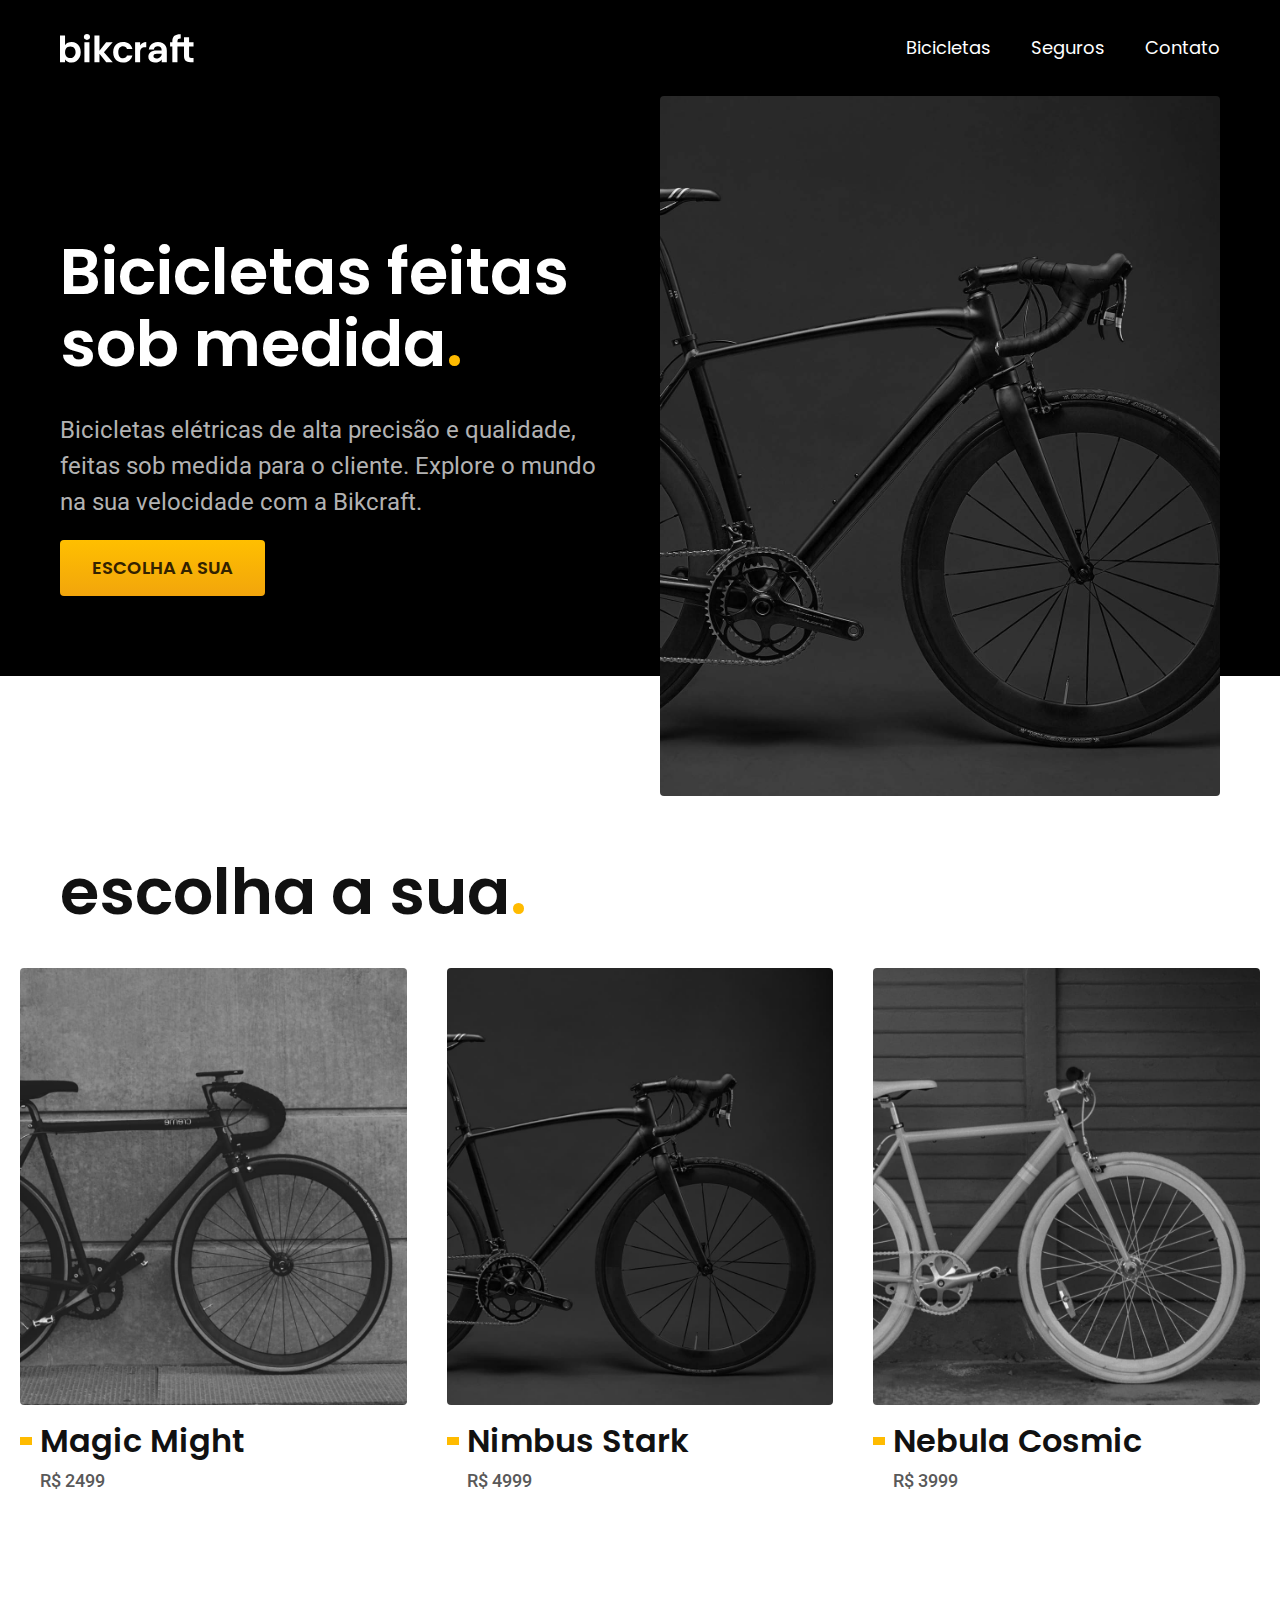
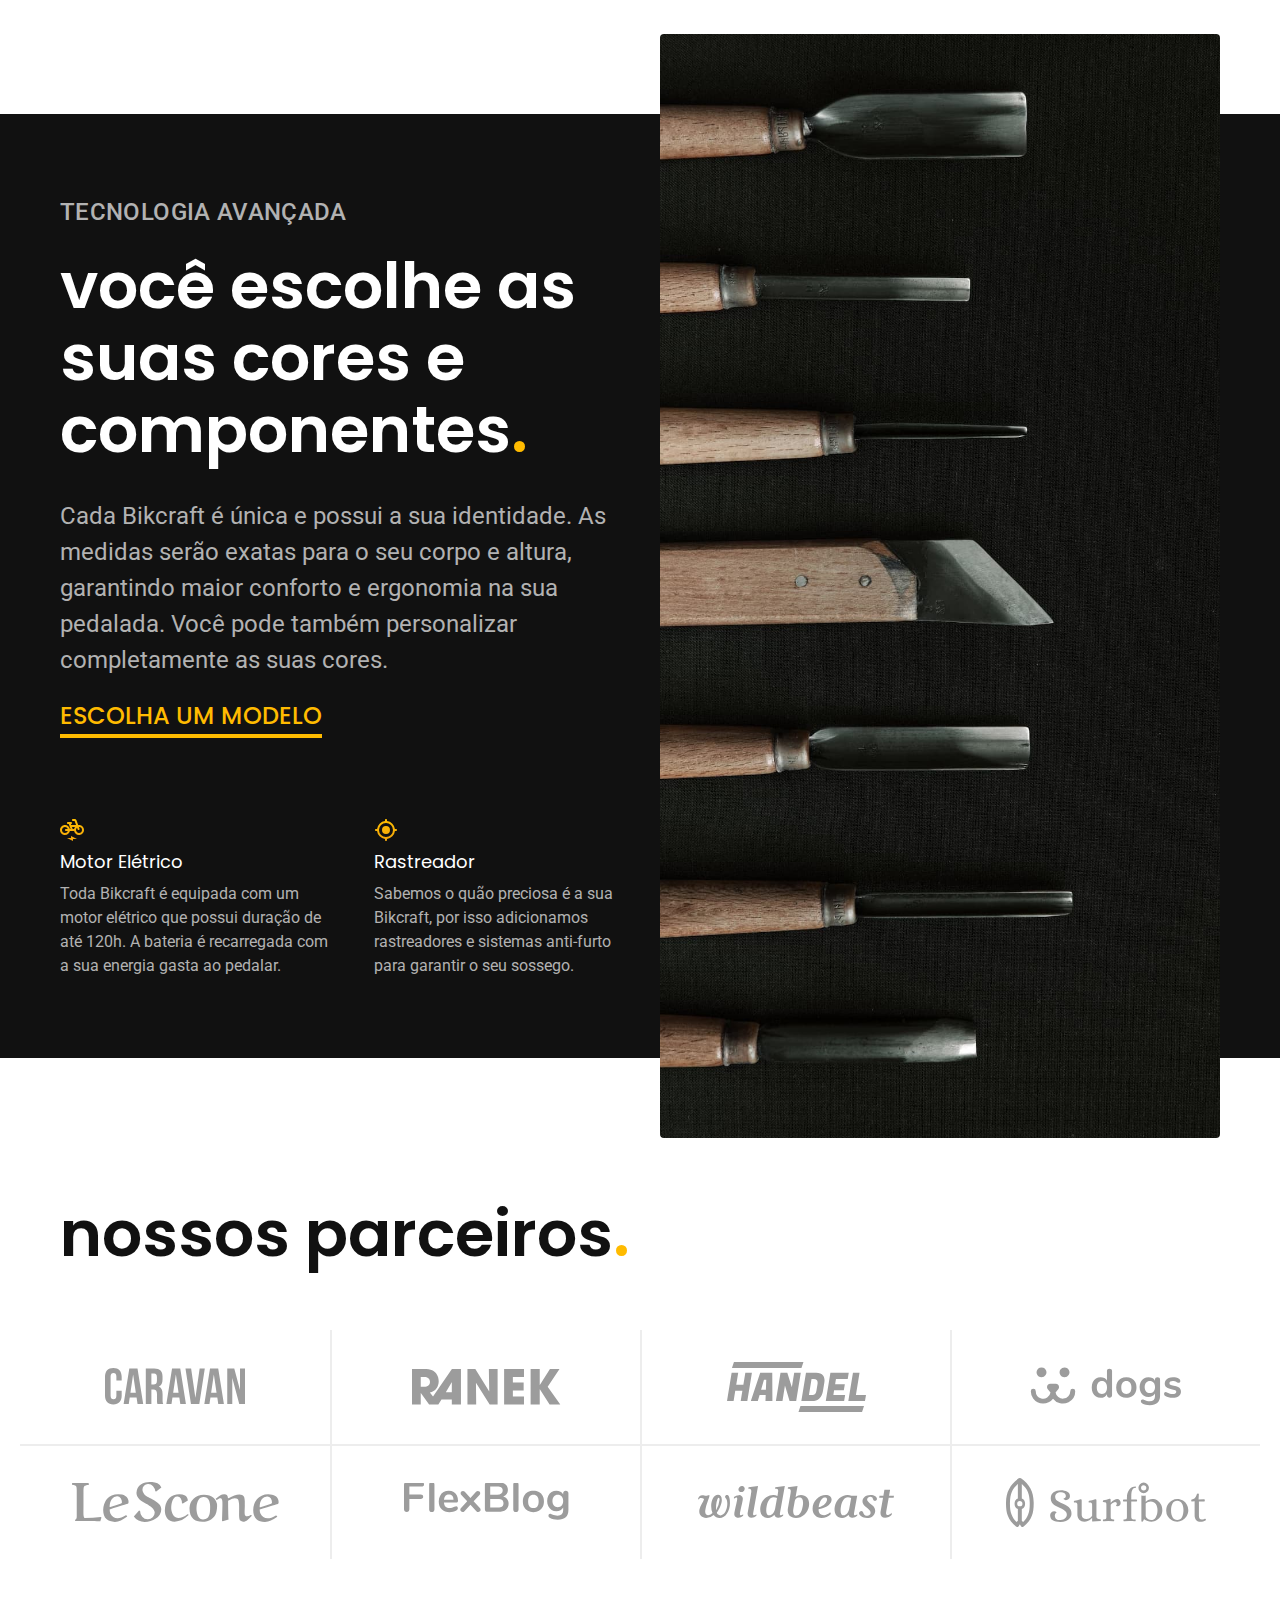
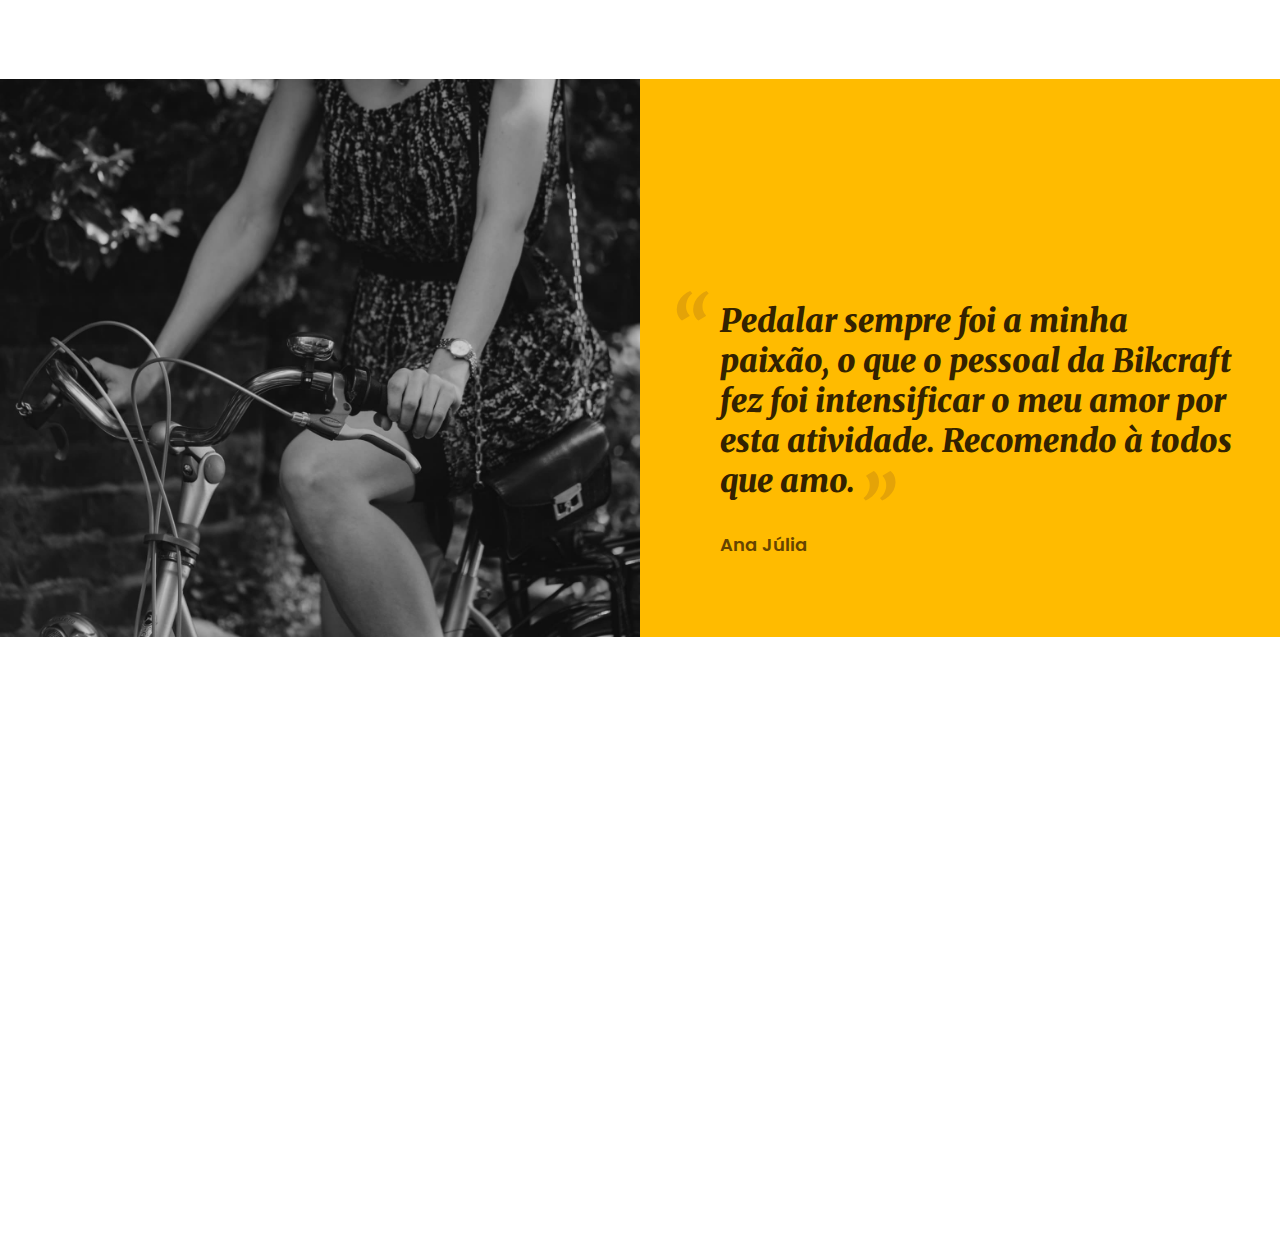
==== index.html @ 6cdc1bd4 "projeto final" ====
<!DOCTYPE html>
<html lang="pt-br">

<head>
  <meta charset="UTF-8">
  <meta name="viewport" content="width=device-width, initial-scale=1.0">
  <title>Bikcraft - Bicicletas Elétricas</title>
  <meta name="description" content="Bicicletas elétricas de alta precisão e qualidade,  feitas sob medida para o cliente. Explore o mundo na sua velocidade com a Bikcraft.">

  <link rel="stylesheet" href="./css/style.css">
  <link rel="preconnect" href="https://fonts.googleapis.com">
  <link rel="preconnect" href="https://fonts.gstatic.com" crossorigin>
  <link href="https://fonts.googleapis.com/css2?family=Merriweather:ital,wght@1,900&family=Poppins:wght@400;600&family=Roboto:wght@500&display=swap" rel="stylesheet">
</head>

<body>
  <header class="header-bg">
    <div class="header container">
      <a href="./">
        <img src="./img/bikcraft.svg" alt="Bikcraft">
      </a>
      <nav aria-label="primaria">
        <ul class="header-menu font-1-m cor-0">
          <li><a href="./bicicletas.html">Bicicletas</a></li>
          <li><a href="./seguros.html">Seguros</a></li>
          <li><a href="./contato.html">Contato</a></li>
        </ul>
      </nav>
    </div>
  </header>

  <main class="introducao-bg">
    <div class="introducao container">
      <div class="introducao-conteudo">
        <h1 class="font-1-xxl cor-0">Bicicletas feitas sob medida<span class="cor-p1">.</span></h1>
        <p class="font-2-l cor-5">Bicicletas elétricas de alta precisão e qualidade, feitas sob medida para o cliente. Explore o mundo na sua velocidade com a Bikcraft.</p>
        <a class="botao" href="./bicicletas.html">Escolha a sua</a>
      </div>
      <div>
        <img src="./img/fotos/introducao.jpg" alt="Bicicleta elétrica preta.">
      </div>
    </div>
  </main>

  <article class="bicicletas-lista">
    <h2 class="container font-1-xxl">escolha a sua<span class="cor-p1">.</span></h2>

    <ul>
      <li>
        <a href="./bicicletas/magic.html">
          <img src="./img/bicicletas/magic-home.jpg" alt="Bicicleta preta">
          <h3 class="font-1-xl">Magic Might</h3>
          <span class="font-2-m cor-8">R$ 2499</span>
        </a>
      </li>
      <li>
        <a href="./bicicletas/nimbus.html">
          <img src="./img/bicicletas/nimbus-home.jpg" alt="Bicicleta preta">
          <h3 class="font-1-xl">Nimbus Stark</h3>
          <span class="font-2-m cor-8">R$ 4999</span>
        </a>
      </li>
      <li>
        <a href="./bicicletas/nebula.html">
          <img src="./img/bicicletas/nebula-home.jpg" alt="Bicicleta preta">
          <h3 class="font-1-xl">Nebula Cosmic</h3>
          <span class="font-2-m cor-8">R$ 3999</span>
        </a>
      </li>
    </ul>
  </article>

  <article class="tecnologia-bg">
    <div class="tecnologia container">
      <div class="tecnologia-conteudo">
        <span class="font-2-l-b cor-5">Tecnologia Avançada</span>
        <h2 class="font-1-xxl cor-0">você escolhe as suas cores e componentes<span class="cor-p1">.</span></h2>
        <p class="font-2-l cor-5">Cada Bikcraft é única e possui a sua identidade. As medidas serão exatas para o seu corpo e altura, garantindo maior conforto e ergonomia na sua pedalada. Você pode também personalizar completamente as suas cores.</p>
        <a class="link" href="./bicicletas.html">Escolha um modelo</a>
        <div class="tecnologia-vantagens">
          <div>
            <img src="./img/icones/eletrica.svg" alt="">
            <h3 class="font-1-m cor-0">Motor Elétrico</h3>
            <p class="font-2-s cor-5">Toda Bikcraft é equipada com um motor elétrico que possui duração de até 120h. A bateria é recarregada com a sua energia gasta ao pedalar.</p>
          </div>
          <div>
            <img src="./img/icones/rastreador.svg" alt="">
            <h3 class="font-1-m cor-0">Rastreador</h3>
            <p class="font-2-s cor-5">Sabemos o quão preciosa é a sua Bikcraft, por isso adicionamos rastreadores e sistemas anti-furto para garantir o seu sossego.</p>
          </div>
        </div>
      </div>

      <div class="tecnologia-imagem">
        <img src="./img/fotos/tecnologia.jpg" alt="">
      </div>
    </div>

  </article>

  <section class="parceiros" aria-label="Nossos Parceiros">
    <h2 class="container font-1-xxl">nossos parceiros<span class="cor-p1">.</span></h2>

    <ul>
      <li><img src="./img/parceiros/caravan.svg" alt="caravan"></li>
      <li><img src="./img/parceiros/ranek.svg" alt="ranek"></li>
      <li><img src="./img/parceiros/handel.svg" alt="handel"></li>
      <li><img src="./img/parceiros/dogs.svg" alt="dogs"></li>
      <li><img src="./img/parceiros/lescone.svg" alt="lescone"></li>
      <li><img src="./img/parceiros/flexblog.svg" alt="flexBlog"></li>
      <li><img src="./img/parceiros/wildbeast.svg" alt="wildbeast"></li>
      <li><img src="./img/parceiros/surfbot.svg" alt="surfbot"></li>
    </ul>
  </section>

  <section class="depoimento" aria-label="Depoimento">
    <div>
      <img src="./img/fotos/depoimento.jpg" alt="Pessoa pedalando uma bicicleta Bikcraft">
    </div>
    <div class="depoimento-conteudo">
      <blockquote class="font-1-xl cor-p5">
        <p>Pedalar sempre foi a minha paixão, o que o pessoal da Bikcraft fez foi intensificar o meu amor por esta atividade. Recomendo à todos que amo.</p>
      </blockquote>
      <span class="font-1-m-b cor-p4">Ana Júlia</span>
    </div>
  </section>
</body>

</html>
---- css/style.css ----
@import "./global/global.css";
@import "./utilidades/tipografia.css";
@import "./utilidades/cores.css";

@import "./global/header.css";

/* Utilidades */
@import "./utilidades/componentes.css";

/* Home */
@import "./home/introducao.css";
@import "./home/tecnologia.css";
@import "./home/parceiros.css";
@import "./home/depoimento.css";

/* Bicicletas */
@import "./bicicletas/bicicletas-lista.css";
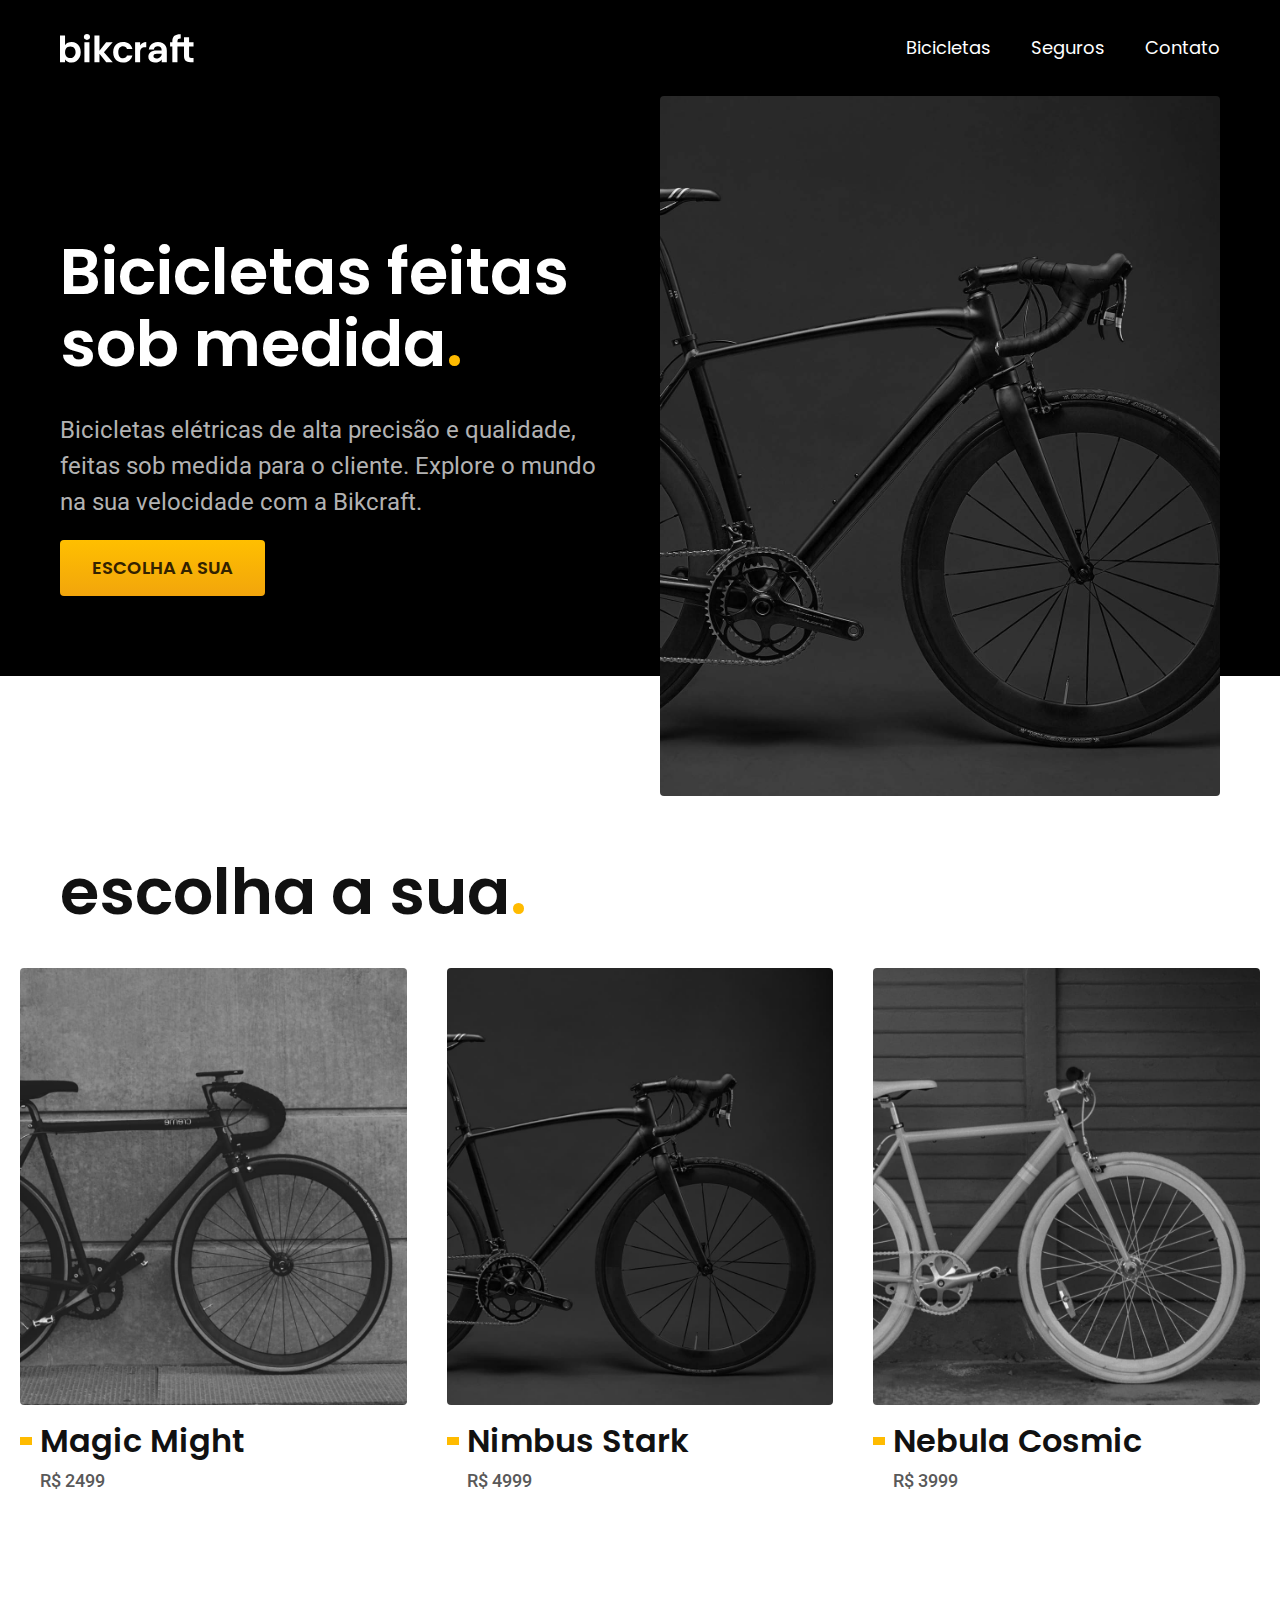
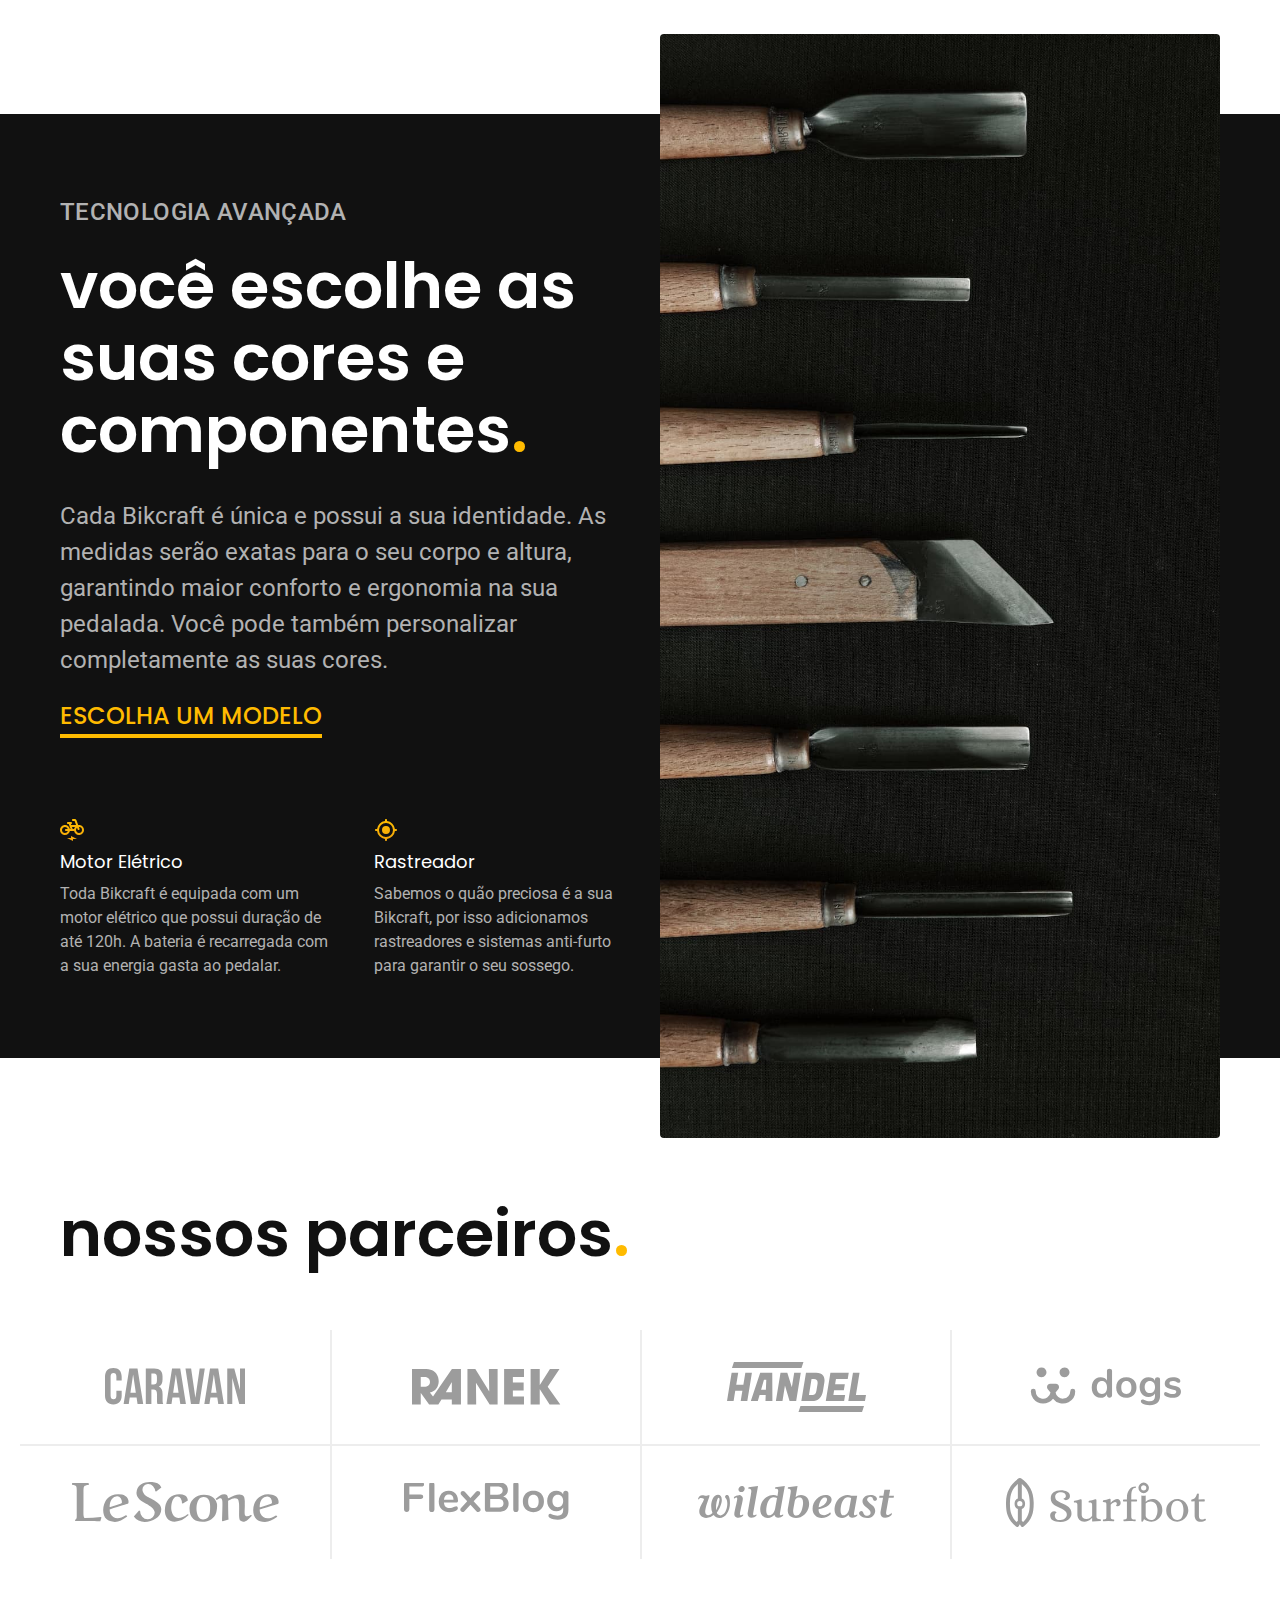
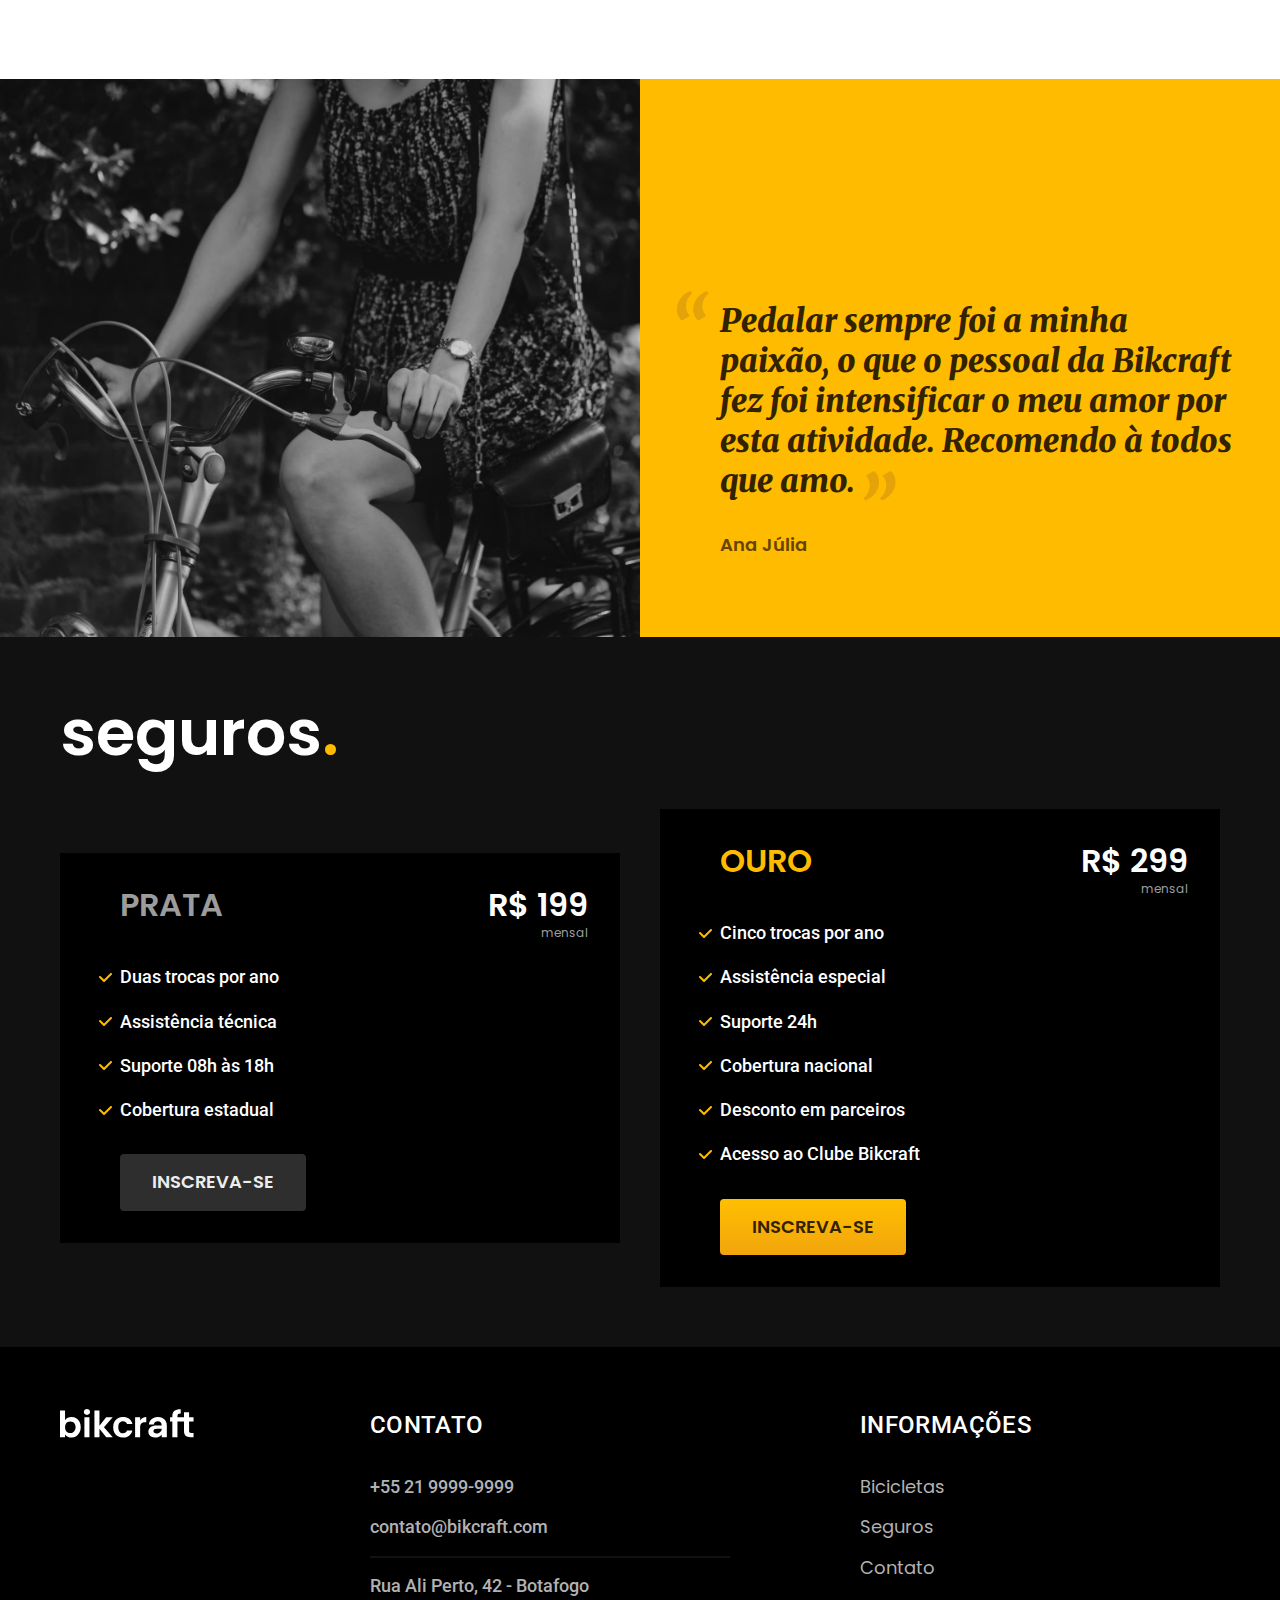
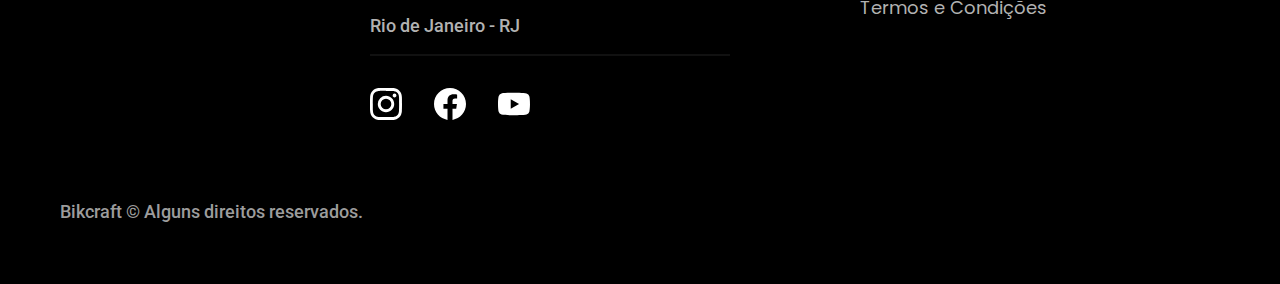
==== commit 32b8ac36: "finalização da pagina inicial e adicao de paginas de termos e bicicletas" ====
--- a/index.html
+++ b/index.html
@@ -124,6 +124,75 @@
       <span class="font-1-m-b cor-p4">Ana Júlia</span>
     </div>
   </section>
+
+  <article class="seguros-bg">
+    <div class="seguros container">
+      <h2 class="font-1-xxl cor-0">seguros<span class="cor-p1">.</span></h2>
+      <div class="seguros-item">
+        <h3 class="font-1-xl cor-6">PRATA</h3>
+        <span class="font-1-xl cor-0">R$ 199 <span class="font-1-xs cor-6">mensal</span></span>
+        <ul class="font-2-m cor-0">
+          <li>Duas trocas por ano</li>
+          <li>Assistência técnica</li>
+          <li>Suporte 08h às 18h</li>
+          <li>Cobertura estadual</li>
+        </ul>
+        <a class="botao secundario" href="./orcamento.html">Inscreva-se</a>
+      </div>
+
+      <div class="seguros-item">
+        <h3 class="font-1-xl cor-p1">OURO </h3>
+        <span class="font-1-xl cor-0">R$ 299 <span class="font-1-xs cor-6">mensal</span></span>
+        <ul class="font-2-m cor-0">
+          <li>Cinco trocas por ano</li>
+          <li>Assistência especial</li>
+          <li>Suporte 24h</li>
+          <li>Cobertura nacional</li>
+          <li>Desconto em parceiros</li>
+          <li>Acesso ao Clube Bikcraft</li>
+        </ul>
+        <a class="botao" href="./orcamento.html">Inscreva-se</a>
+      </div>
+    </div>
+  </article>
+
+  <footer class="footer-bg">
+    <div class="footer container">
+      <img src="./img/bikcraft.svg" alt="Bikcraft">
+      <div class="footer-contato">
+        <h3 class="font-2-l-b cor-0">Contato</h3>
+        <ul class="font-2-m cor-5">
+          <li><a href="tel:+552199999999">+55 21 9999-9999</a></li>
+          <li><a href="mailto:contato@bikcraft.com">contato@bikcraft.com</a></li>
+          <li>Rua Ali Perto, 42 - Botafogo</li>
+          <li>Rio de Janeiro - RJ</li>
+        </ul>
+        <div class="footer-redes">
+          <a href="./">
+            <img src="./img/redes/instagram.svg" alt="Instagram">
+          </a>
+          <a href="./">
+            <img src="./img/redes/facebook.svg" alt="Facebook">
+          </a>
+          <a href="./">
+            <img src="./img/redes/youtube.svg" alt="Youtube">
+          </a>
+        </div>
+      </div>
+      <div class="footer-informacoes">
+        <h3 class="font-2-l-b cor-0">Informações</h3>
+        <nav>
+          <ul class="font-1-m cor-5">
+            <li><a href="./bicicletas.html">Bicicletas</a></li>
+            <li><a href="./seguros.html">Seguros</a></li>
+            <li><a href="./contato.html">Contato</a></li>
+            <li><a href="./termos.html">Termos e Condições</a></li>
+          </ul>
+        </nav>
+      </div>
+      <p class="footer-copy font-2-m cor-6">Bikcraft © Alguns direitos reservados.</p>
+    </div>
+  </footer>
 </body>
 
 </html>--- a/css/style.css
+++ b/css/style.css
@@ -3,6 +3,7 @@
 @import "./utilidades/cores.css";
 
 @import "./global/header.css";
+@import "./global/footer.css";
 
 /* Utilidades */
 @import "./utilidades/componentes.css";
@@ -15,3 +16,10 @@
 
 /* Bicicletas */
 @import "./bicicletas/bicicletas-lista.css";
+@import "./bicicletas/bicicletas.css";
+
+/* Seguros */
+@import "./seguros/seguros.css";
+
+/* Termos */
+@import "./termos/termos.css";
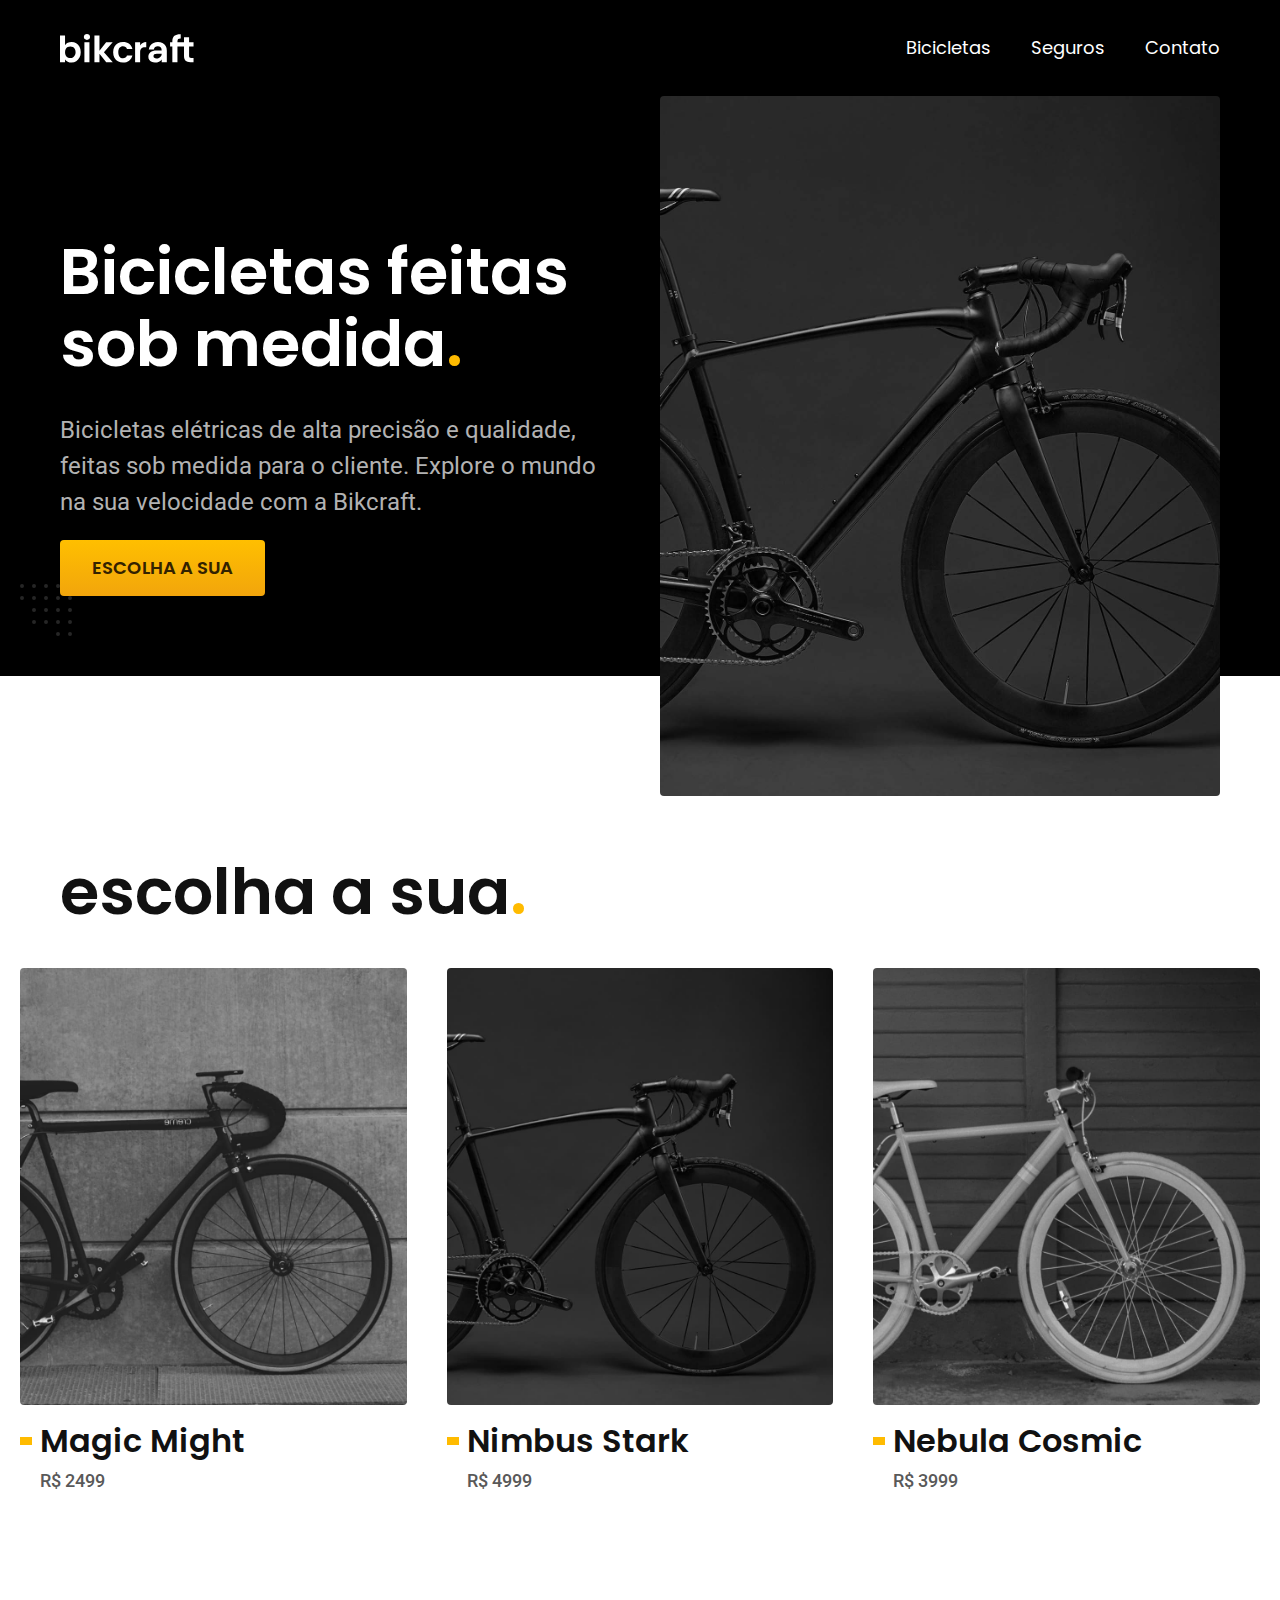
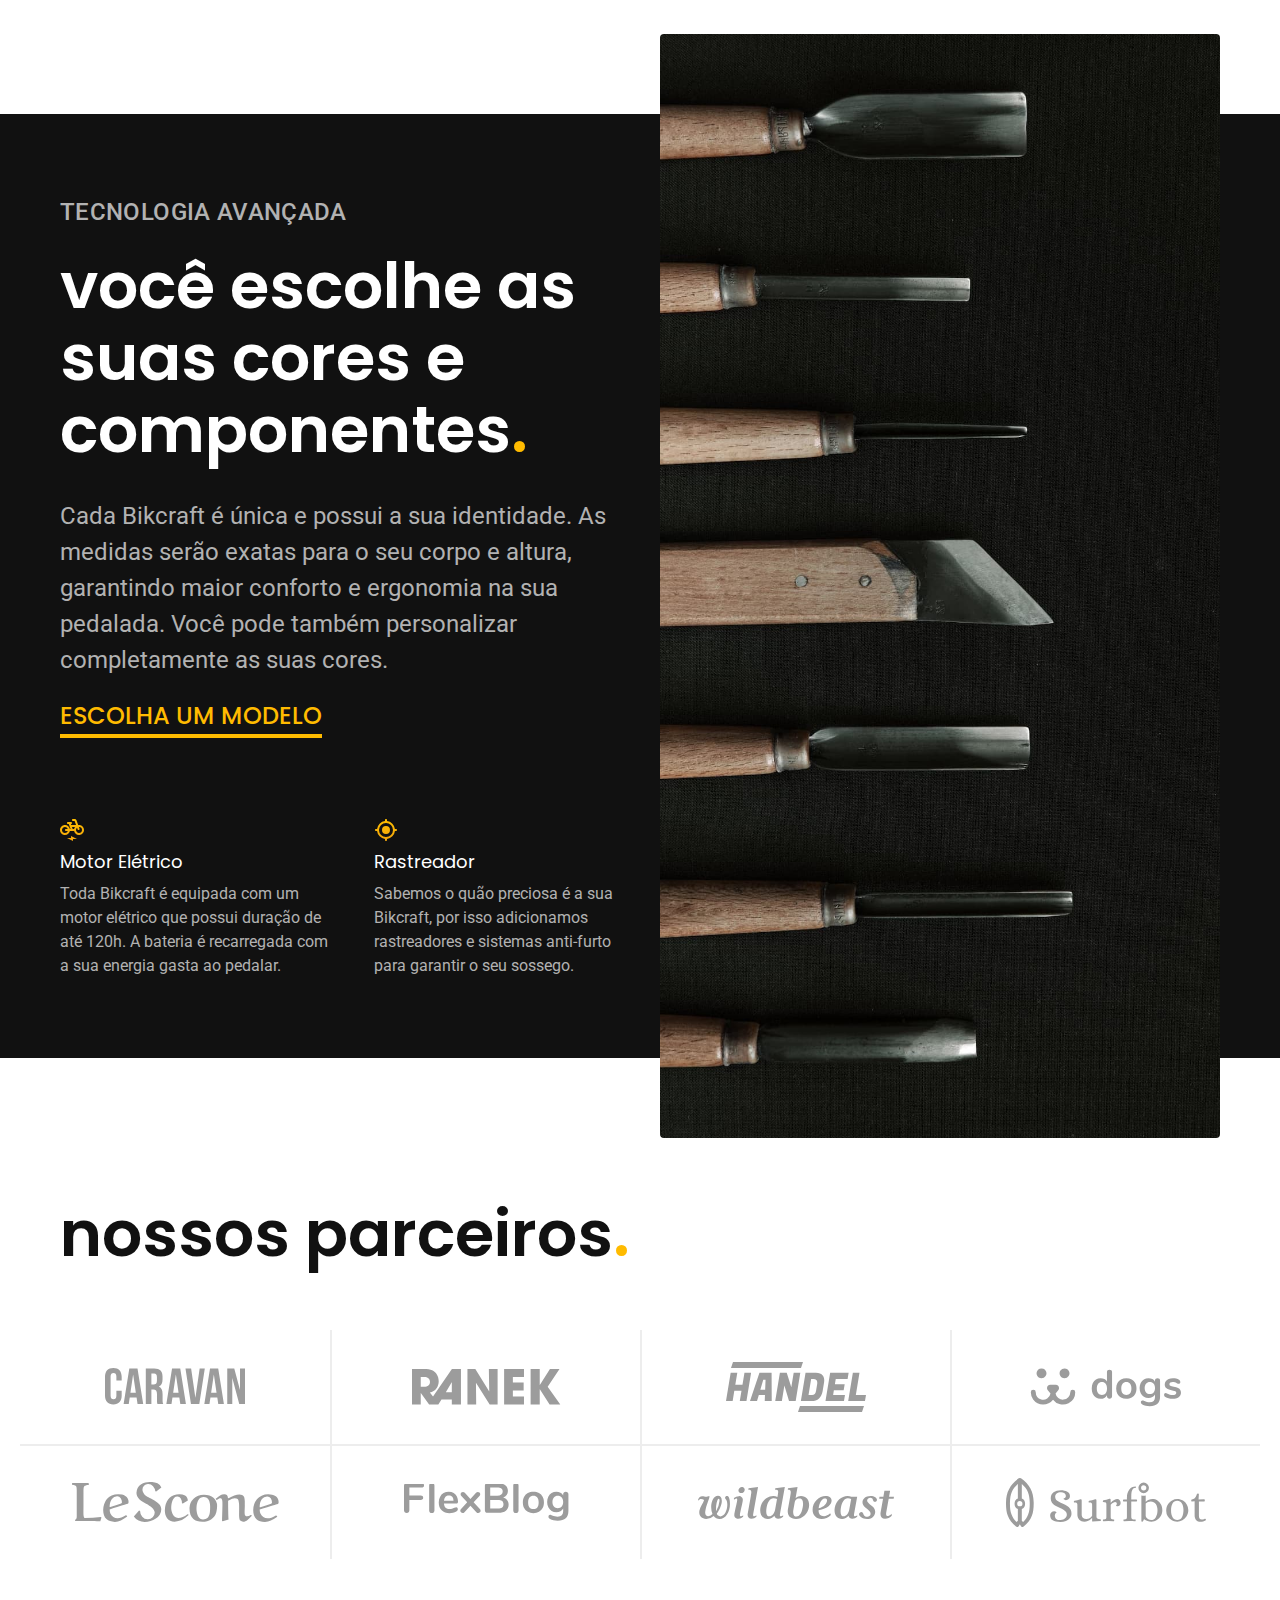
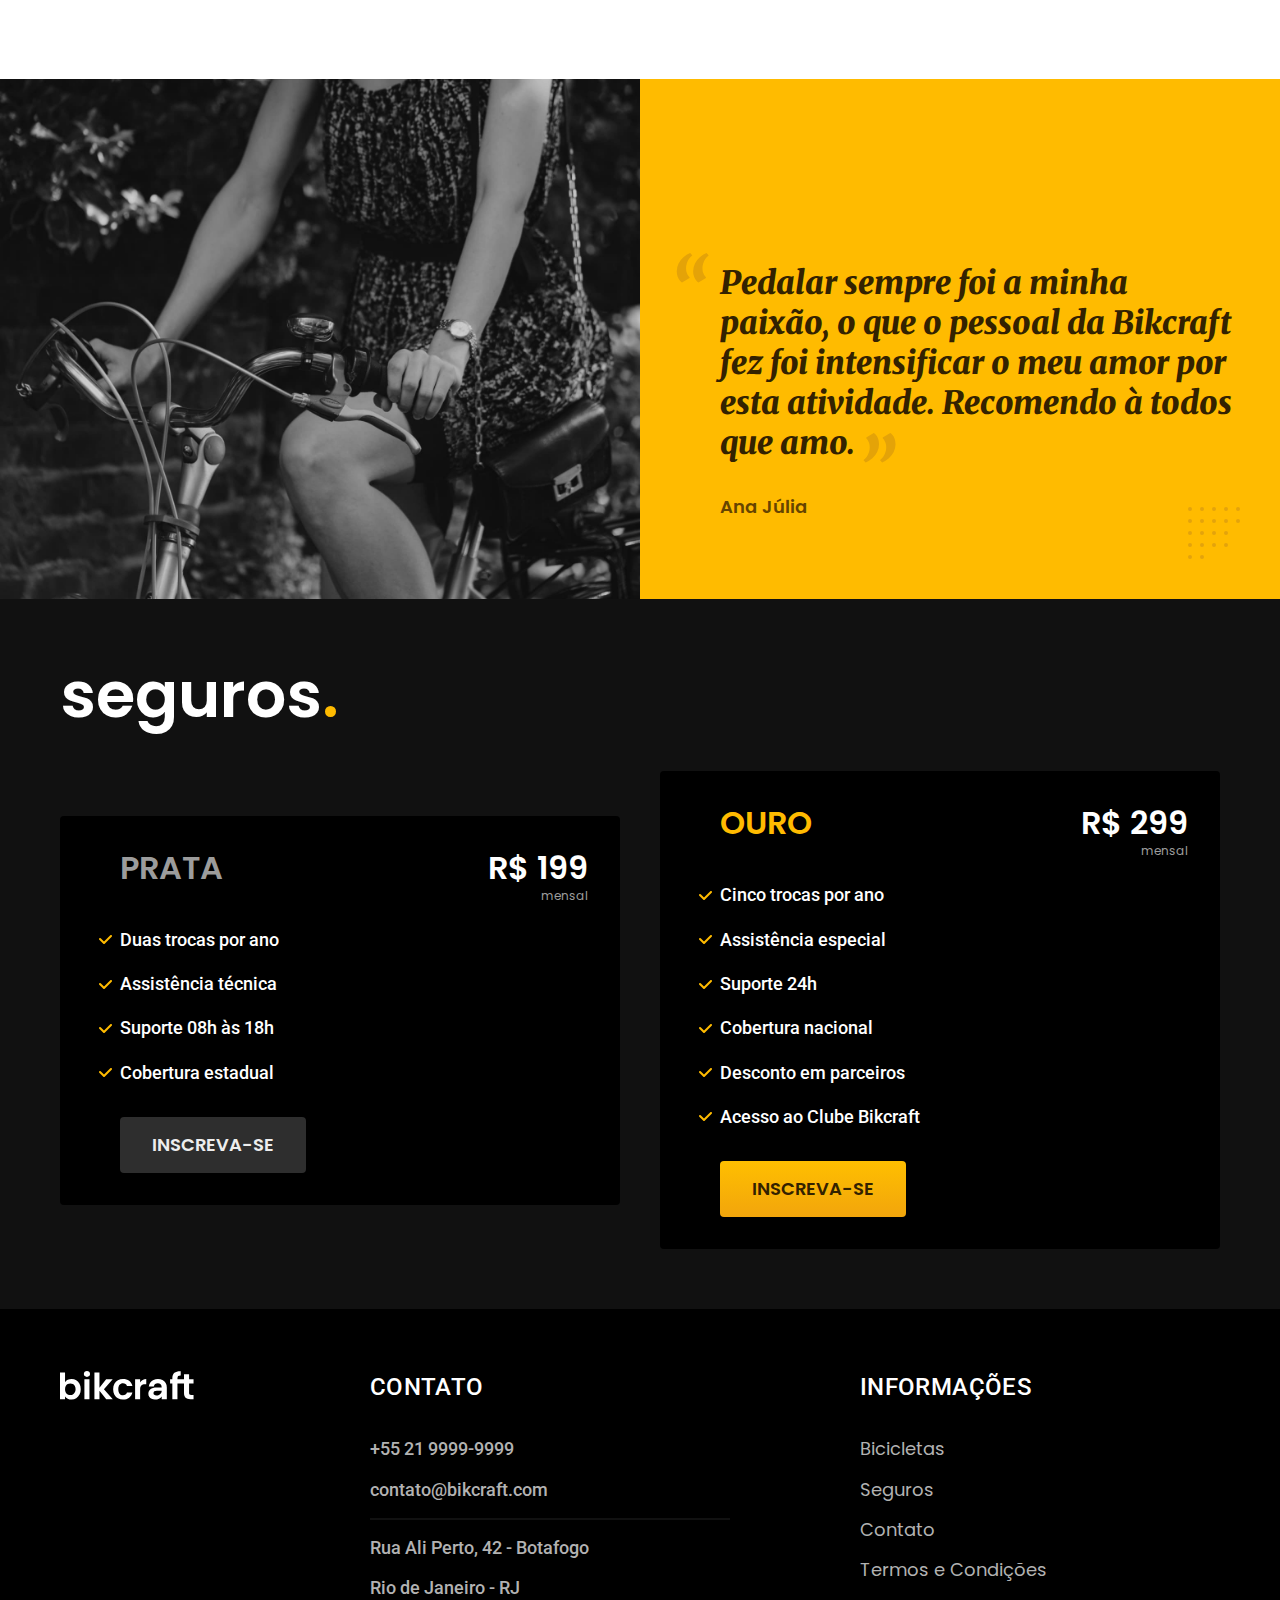
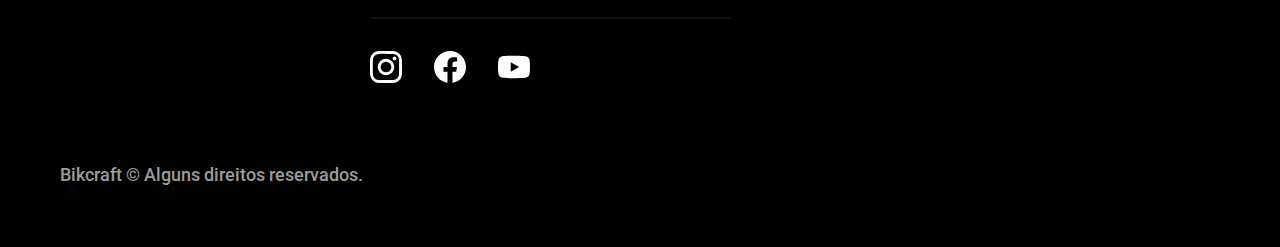
==== commit 11dff525: "subida do projeto e otimizacao para producao" ====
--- a/index.html
+++ b/index.html
@@ -7,17 +7,20 @@
   <title>Bikcraft - Bicicletas Elétricas</title>
   <meta name="description" content="Bicicletas elétricas de alta precisão e qualidade,  feitas sob medida para o cliente. Explore o mundo na sua velocidade com a Bikcraft.">
 
-  <link rel="stylesheet" href="./css/style.css">
+  <link rel="icon" href="./favicon.svg" type="image/svg+xml">
+  <link rel="preload" href="./css/style.min.css" as="style">
+  <link rel="stylesheet" href="./css/style.min.css">
   <link rel="preconnect" href="https://fonts.googleapis.com">
   <link rel="preconnect" href="https://fonts.gstatic.com" crossorigin>
   <link href="https://fonts.googleapis.com/css2?family=Merriweather:ital,wght@1,900&family=Poppins:wght@400;600&family=Roboto:wght@500&display=swap" rel="stylesheet">
+  <script>document.documentElement.classList.add('js')</script>
 </head>
 
 <body>
   <header class="header-bg">
     <div class="header container">
       <a href="./">
-        <img src="./img/bikcraft.svg" alt="Bikcraft">
+        <img src="./img/bikcraft.svg" width="136" height32="Bikcraft">
       </a>
       <nav aria-label="primaria">
         <ul class="header-menu font-1-m cor-0">
@@ -32,13 +35,14 @@
   <main class="introducao-bg">
     <div class="introducao container">
       <div class="introducao-conteudo">
-        <h1 class="font-1-xxl cor-0">Bicicletas feitas sob medida<span class="cor-p1">.</span></h1>
-        <p class="font-2-l cor-5">Bicicletas elétricas de alta precisão e qualidade, feitas sob medida para o cliente. Explore o mundo na sua velocidade com a Bikcraft.</p>
-        <a class="botao" href="./bicicletas.html">Escolha a sua</a>
-      </div>
-      <div>
-        <img src="./img/fotos/introducao.jpg" alt="Bicicleta elétrica preta.">
-      </div>
+        <h1 class="font-1-xxl cor-0 fadeInDown" data-anime="200">Bicicletas feitas sob medida<span class="cor-p1">.</span></h1>
+        <p class="font-2-l cor-5 fadeInDown" data-anime="400">Bicicletas elétricas de alta precisão e qualidade, feitas sob medida para o cliente. Explore o mundo na sua velocidade com a Bikcraft.</p>
+        <a class="botao" data-anime="600" href="./bicicletas.html">Escolha a sua</a>
+      </div>
+      <picture data-anime="800" class="fadeInDown">
+        <source media="(max-width: 800px)" srcset="./img/bicicletas/nimbus.jpg">
+        <img src="./img/fotos/introducao.jpg" width="1280" height="1600" alt="Bicicleta elétrica preta.">
+      </picture>
     </div>
   </main>
 
@@ -48,14 +52,14 @@
     <ul>
       <li>
         <a href="./bicicletas/magic.html">
-          <img src="./img/bicicletas/magic-home.jpg" alt="Bicicleta preta">
+          <img src="./img/bicicletas/magic-home.jpg" alt="Bicicleta preta" width="920" height="1040">
           <h3 class="font-1-xl">Magic Might</h3>
           <span class="font-2-m cor-8">R$ 2499</span>
         </a>
       </li>
       <li>
         <a href="./bicicletas/nimbus.html">
-          <img src="./img/bicicletas/nimbus-home.jpg" alt="Bicicleta preta">
+          <img src="./img/bicicletas/nimbus-home.jpg" alt="Bicicleta preta" width="920" height="1040">
           <h3 class="font-1-xl">Nimbus Stark</h3>
           <span class="font-2-m cor-8">R$ 4999</span>
         </a>
@@ -79,12 +83,12 @@
         <a class="link" href="./bicicletas.html">Escolha um modelo</a>
         <div class="tecnologia-vantagens">
           <div>
-            <img src="./img/icones/eletrica.svg" alt="">
+            <img src="./img/icones/eletrica.svg" width="24" height="24" alt="">
             <h3 class="font-1-m cor-0">Motor Elétrico</h3>
             <p class="font-2-s cor-5">Toda Bikcraft é equipada com um motor elétrico que possui duração de até 120h. A bateria é recarregada com a sua energia gasta ao pedalar.</p>
           </div>
           <div>
-            <img src="./img/icones/rastreador.svg" alt="">
+            <img src="./img/icones/rastreador.svg" width="24" height="24" alt="">
             <h3 class="font-1-m cor-0">Rastreador</h3>
             <p class="font-2-s cor-5">Sabemos o quão preciosa é a sua Bikcraft, por isso adicionamos rastreadores e sistemas anti-furto para garantir o seu sossego.</p>
           </div>
@@ -92,7 +96,7 @@
       </div>
 
       <div class="tecnologia-imagem">
-        <img src="./img/fotos/tecnologia.jpg" alt="">
+        <img src="./img/fotos/tecnologia.jpg" width="1200" height="1920" alt="">
       </div>
     </div>
 
@@ -102,20 +106,20 @@
     <h2 class="container font-1-xxl">nossos parceiros<span class="cor-p1">.</span></h2>
 
     <ul>
-      <li><img src="./img/parceiros/caravan.svg" alt="caravan"></li>
-      <li><img src="./img/parceiros/ranek.svg" alt="ranek"></li>
-      <li><img src="./img/parceiros/handel.svg" alt="handel"></li>
-      <li><img src="./img/parceiros/dogs.svg" alt="dogs"></li>
-      <li><img src="./img/parceiros/lescone.svg" alt="lescone"></li>
-      <li><img src="./img/parceiros/flexblog.svg" alt="flexBlog"></li>
-      <li><img src="./img/parceiros/wildbeast.svg" alt="wildbeast"></li>
-      <li><img src="./img/parceiros/surfbot.svg" alt="surfbot"></li>
+      <li><img src="./img/parceiros/caravan.svg" width="140" height="38" alt="caravan"></li>
+      <li><img src="./img/parceiros/ranek.svg" width="149" height="36" alt="ranek"></li>
+      <li><img src="./img/parceiros/handel.svg" width="140" height="50" alt="handel"></li>
+      <li><img src="./img/parceiros/dogs.svg" width="152" height="39" alt="dogs"></li>
+      <li><img src="./img/parceiros/lescone.svg" width="208" height="41" alt="lescone"></li>
+      <li><img src="./img/parceiros/flexblog.svg" width="165" height="38" alt="flexBlog"></li>
+      <li><img src="./img/parceiros/wildbeast.svg" width="196" height="34" alt="wildbeast"></li>
+      <li><img src="./img/parceiros/surfbot.svg" width="200" height="49" alt="surfbot"></li>
     </ul>
   </section>
 
   <section class="depoimento" aria-label="Depoimento">
     <div>
-      <img src="./img/fotos/depoimento.jpg" alt="Pessoa pedalando uma bicicleta Bikcraft">
+      <img src="./img/fotos/depoimento.jpg" width="1560" height="1360" alt="Pessoa pedalando uma bicicleta Bikcraft">
     </div>
     <div class="depoimento-conteudo">
       <blockquote class="font-1-xl cor-p5">
@@ -158,7 +162,7 @@
 
   <footer class="footer-bg">
     <div class="footer container">
-      <img src="./img/bikcraft.svg" alt="Bikcraft">
+      <img src="./img/bikcraft.svg" width="136" height="32" alt="Bikcraft">
       <div class="footer-contato">
         <h3 class="font-2-l-b cor-0">Contato</h3>
         <ul class="font-2-m cor-5">
@@ -169,13 +173,13 @@
         </ul>
         <div class="footer-redes">
           <a href="./">
-            <img src="./img/redes/instagram.svg" alt="Instagram">
+            <img src="./img/redes/instagram.svg" width="32" height="32" alt="Instagram">
           </a>
           <a href="./">
-            <img src="./img/redes/facebook.svg" alt="Facebook">
+            <img src="./img/redes/facebook.svg" width="32" height="32" alt="Facebook">
           </a>
           <a href="./">
-            <img src="./img/redes/youtube.svg" alt="Youtube">
+            <img src="./img/redes/youtube.svg" width="32" height="32" alt="Youtube">
           </a>
         </div>
       </div>
@@ -193,6 +197,9 @@
       <p class="footer-copy font-2-m cor-6">Bikcraft © Alguns direitos reservados.</p>
     </div>
   </footer>
+
+  <script src="./js/plugins/simple-anime.js"></script>
+  <script src="./js/script.js"></script>
 </body>
 
 </html>--- a/css/style.min.css
+++ b/css/style.min.css
@@ -0,0 +1 @@
+body{margin:0;font-family:Arial,Helvetica,sans-serif;color:#111}blockquote,dd,h1,h2,h3,h4,p,ul{margin:0}ul{padding:0;list-style:none}a{text-decoration:none;color:inherit}img{max-width:100%;height:auto;display:block}img[src$=".jpg"]{border-radius:4px}.font-1-xs{font:400 0.75rem/1.35 Poppins,sans-serif}.font-2-xs{font:400 0.875/1.45 Roboto,sans-serif}.font-2-s{font:400 1rem/1.5 Roboto,sans-serif}.font-1-s{font:400 1rem/1.5 Poppins,sans-serif}.font-2-m{font:500 1.125rem/1.35 Roboto,sans-serif}.font-1-m-b{font:600 1.125rem/1.35 Poppins,sans-serif}.font-1-m{font:400 1.125rem/1.35 Poppins,sans-serif}.font-2-l-b{font:500 1.5rem/1.5 Roboto,sans-serif;letter-spacing:.015em;text-transform:uppercase}.font-2-l{font:400 1.5rem/1.5 Roboto,sans-serif}.font-1-l{font:400 1.5rem/1.5 Poppins,sans-serif}.font-1-xl{font:600 2rem/1.25 Poppins,sans-serif}.font-2-xl{font:500 2rem/1.25 Roboto,sans-serif}.font-1-xxl{font:600 4rem/1.125 Poppins,sans-serif}@media (max-width:1200px){.font-1-xxl{font-size:3rem}.font-2-l,.font-2-l-b{font-size:1.125rem}}@media (max-width:800px){.font-1-xxl{font-size:2rem}.font-1-xl,.font-2-xl{font-size:1.5rem}}:root{--cor-0:#ffffff;--cor-1:#f7f7f7;--cor-2:#ededed;--cor-3:#dedede;--cor-4:#cccccc;--cor-5:#b2b2b2;--cor-6:#9c9c9c;--cor-7:#717171;--cor-8:#595959;--cor-9:#404040;--cor-10:#2e2e2e;--cor-11:#111111;--cor-12:#000000;--cor-p1:#ffbb00;--cor-p2:#e4a308;--cor-p3:#a66f00;--cor-p4:#664400;--cor-p5:#332200}.cor-0{color:var(--cor-0)}.cor-1{color:var(--cor-1)}.cor-2{color:var(--cor-2)}.cor-3{color:var(--cor-3)}.cor-4{color:var(--cor-4)}.cor-5{color:var(--cor-5)}.cor-6{color:var(--cor-6)}.cor-7{color:var(--cor-7)}.cor-8{color:var(--cor-8)}.cor-9{color:var(--cor-9)}.cor-10{color:var(--cor-10)}.cor-11{color:var(--cor-11)}.cor-12{color:var(--cor-12)}.cor-p1{color:var(--cor-p1)}.cor-p2{color:var(--cor-p2)}.cor-p3{color:var(--cor-p3)}.cor-p4{color:var(--cor-p4)}.cor-p5{color:var(--cor-p5)}.js .fadeInDown{transform:translate3d(0,-20px,0)}.js .fadeInUp{transform:translate3d(0,20px,0)}.js .fadeInRight{transform:translate3d(20px,0,0)}.js .fadeInLeft{transform:translate3d(-20px,0,0)}.js [data-anime]{opacity:0}.js .anime{opacity:1;transform:none;transition:transform .8s,opacity .8s}.header-bg{background-color:var(--cor-12)}.header{display:flex;flex-wrap:wrap;gap:20px;justify-content:space-between;align-items:center;padding-top:20px;padding-bottom:20px}.header-menu{display:flex;flex-wrap:wrap;gap:40px}.header-menu a{display:inline-block;padding:16px 0;position:relative}.header-menu a:after{content:"";display:block;height:2px;width:0%;background:var(--cor-0);margin-top:4px;position:absolute}.header-menu a.ativo::after,.header-menu a:hover::after{width:100%;transition:.3s}@media (max-width:800px){.header-menu{gap:20px}.header-menu a{background:var(--cor-11);padding:12px 16px;border-radius:4px}.header-menu a:hover{background-color:var(--cor-10)}.header a:after{display:none}}@media (max-width:600px){.header-menu{gap:12px}.header-menu a{padding:8px 12px;font-size:14px}}.footer-bg{background-color:var(--cor-12)}.footer{display:grid;grid-template-columns:3fr 5fr 4fr;gap:40px;padding-top:60px;padding-bottom:60px}.footer h3{margin-bottom:32px}.footer-contato ul{margin-bottom:32px}.footer-contato li:nth-child(2n):after{content:"";display:block;max-width:360px;height:2px;background:var(--cor-11);margin-top:16px}.footer li{margin-bottom:16px}.footer-redes{display:flex;gap:32px}.footer a:hover{color:var(--cor-0)}.footer-copy{grid-column:1/-1;margin-top:40px}@media (max-width:800px){.footer>img{display:none}.footer{grid-template-columns:1fr 1fr}}@media (max-width:600px){.footer{grid-template-columns:1fr;gap:60px}.footer-copy{margin-top:0}}.container{box-sizing:border-box;max-width:1200px;padding-left:20px;padding-right:20px;margin-left:auto;margin-right:auto}.botao{display:inline-block;padding:16px 32px;background:linear-gradient(#ffbf00,#f2a50c);border-radius:4px;box-shadow:0 1px 2px rgba(0,0,0,.1);text-transform:uppercase;color:var(--cor-p5);font:600 1.125rem/1.35 Poppins,sans-serif;max-width:max-content;border:none;cursor:pointer}.botao:hover{background:linear-gradient(#ffb60d,#e59317)}.botao.secundario{background:var(--cor-10);color:var(--cor-2)}.botao.secundario:hover{background:var(--cor-9)}.botao.seta{display:flex;align-items:center}.botao.seta::after{content:"";display:inline-block;width:18px;height:10px;margin-left:12px;background:url("../img/icones/seta.svg");transition:transform .2s}.botao.seta:hover::after{transform:translateX(4px)}@media (max-width:600px){.botao{padding:12px 16px;font-size:1rem}}.link{display:inline-block;color:var(--cor-p1);font:500 1.5rem/1.5 Poppins,sans-serif;text-transform:uppercase}.link::after{content:"";display:block;width:100%;height:4px;background-color:currentColor}.link:hover{color:var(--cor-0)}.titulo-bg{padding-top:60px;padding-bottom:60px;background-color:var(--cor-11)}.titulo{background:url("../img/dec/top-right.svg") no-repeat top right 20px}.titulo p{margin-bottom:4px}@media (max-width:800px){.titulo-bg{padding-top:40px;padding-bottom:40px}.titulo p{font-size:1rem;text-transform:lowercase;font-weight:400}}.form{display:grid;grid-template-columns:1fr 1fr;gap:20px}.form label{display:block;font:400 1rem/1.5 Poppins,sans-serif;margin-bottom:4px}.form .col-2{grid-column:span 2}.form input[type=email],.form input[type=text],.form textarea{font:400 1rem/1.5 Roboto,sans-serif;background:var(--cor-1);border:1px solid var(--cor-2);padding:12px;border-radius:4px;width:100%;box-sizing:border-box}.form input[type=email]:focus,.form input[type=text]:focus,.form textarea:focus{outline:0;border-color:var(--cor-p1);background:var(--cor-0);box-shadow:0 0 0 2px #fea}@media (max-width:600px){.form{grid-template-columns:1fr}.form .col-2{grid-column:1}}.introducao-bg{background:var(--cor-12) url("../img/dec/bottom-left.svg") no-repeat bottom 160px left 20px;box-shadow:inset 0 -120px var(--cor-0)}.introducao{display:grid;grid-template-columns:1fr 1fr;gap:0 40px}.introducao-conteudo{align-self:end;padding-bottom:200px}.introducao img{width:100%;height:100%;object-fit:cover;border-radius:4px}.introducao h1{margin-bottom:32px}.introducao p{margin-bottom:20px}@media (max-width:800px){.introducao-bg{background:var(--cor-11);padding-top:40px;box-shadow:inset 0 -60px var(--cor-0)}.introducao{grid-template-columns:1fr;gap:32px}.introducao-conteudo{padding-bottom:0}.introducao h1{margin-bottom:16px}.introducao img{height:300px;width:100%}}.tecnologia-bg{background-color:var(--cor-11);box-shadow:inset 0 80px var(--cor-0),inset 0 -80px var(--cor-0)}.tecnologia{display:grid;grid-template-columns:1fr 1fr;gap:40px}.tecnologia-imagem img{width:100%;height:100%;object-fit:cover;object-position:left}.tecnologia-conteudo{padding-top:160px;padding-bottom:160px}.tecnologia-conteudo>span{display:block;margin-bottom:20px}.tecnologia-conteudo h2{margin-bottom:32px}.tecnologia-conteudo>p{margin-bottom:20px}.tecnologia a{margin-bottom:80px}.tecnologia-vantagens{display:flex;gap:40px}.tecnologia-vantagens h3{margin-bottom:8px;width:max-content}.tecnologia-vantagens img{width:24px;margin-bottom:8px}@media (max-width:800px){.tecnologia-bg{box-shadow:initial}.tecnologia{grid-template-columns:1fr}.tecnologia-conteudo{padding-top:60px;padding-bottom:60px}.tecnologia-imagem{display:none}.tecnologia a{margin-bottom:60px}}@media (max-width:600px){.tecnologia-vantagens{flex-direction:column}}.parceiros{padding-top:60px;padding-bottom:120px}.parceiros h2{margin-bottom:60px}.parceiros ul{padding:0 20px;max-width:1400px;display:grid;grid-template-columns:repeat(4,1fr);margin:0 auto}.parceiros li{display:flex;padding:32px;border-left:2px solid var(--cor-2)}.parceiros img{margin:auto}.parceiros li:first-child,.parceiros li:nth-child(5){border-left:none}.parceiros li:nth-child(n+5){border-top:2px solid var(--cor-2)}@media (max-width:800px){.parceiros{padding-bottom:60px}.parceiros li{padding:20px}.parceiros h2{margin-bottom:20px}.parceiros ul{grid-template-columns:repeat(2,1fr)}.parceiros li:nth-child(n+3){border-top:2px solid var(--cor-2)}.parceiros li:nth-child(odd){border-left:none}}.depoimento{display:grid;grid-template-columns:1fr 1fr;background-color:var(--cor-p1);overflow:hidden}.depoimento img{width:100%;height:100%;object-fit:cover;border-radius:0}.depoimento-conteudo{padding:40px 40px 80px 80px;align-self:end;background:url("../img/dec/bottom-right-p.svg") no-repeat bottom 40px right 40px}.depoimento-conteudo p{max-width:32ch;font-family:Merriweather;font-style:italic;font-weight:900;margin-bottom:32px;position:relative}.depoimento p::after,.depoimento p::before{font-size:5rem;color:var(--cor-p2);position:absolute}.depoimento p::before{content:"“";left:-50px;top:-20px}.depoimento p::after{content:"”"}@media (min-width:1200px){.depoimento img{max-height:520px}}@media (max-width:800px){.depoimento{grid-template-columns:1fr;text-align:center}.depoimento img{max-height:200px}.depoimento-conteudo{padding:40px 20px;justify-self:center}}.bicicletas-lista{padding-top:60px;padding-bottom:120px}.bicicletas-lista h2{margin-bottom:40px}.bicicletas-lista ul{display:flex;gap:40px;padding:0 20px 20px 20px;max-width:1400px;margin-left:auto;margin-right:auto;overflow-x:auto}.bicicletas-lista li{flex:1;min-width:280px}.bicicletas-lista a{display:block}.bicicletas-lista img{margin-bottom:16px}.bicicletas-lista h3{margin-bottom:8px;display:flex;align-items:center}.bicicletas-lista h3::before{content:"";display:inline-block;height:8px;width:12px;margin-right:8px;background-color:var(--cor-p1);transition:width .2s}.bicicletas-lista a:hover h3::before{width:24px}.bicicletas-lista li span{padding-left:20px}@media (max-width:800px){.bicicletas-lista{padding-bottom:60px}.bicicletas-lista ul{gap:20px}}.bicicletas-bg{background:linear-gradient(to right,var(--cor-0) 30%,var(--cor-11) 0)}.bicicletas{display:grid;grid-template-columns:1fr 1fr;gap:40px;padding-top:60px;padding-bottom:60px;background:url("../img/dec/top-right.svg") no-repeat top 40px right 20px}.bicicletas-imagem{display:grid}.bicicletas-imagem img{grid-area:1/1}.bicicletas-imagem span{grid-area:1/1;place-self:start end;margin-top:20px;background:var(--cor-12);display:inline-block;padding:8px 16px 8px 8px;border-radius:4px 0 0 4px}.bicicletas-conteudo{display:grid;grid-template-columns:1fr auto;align-content:start}.bicicletas h2,.bicicletas p{grid-column:1/-1}.bicicletas h2{margin-bottom:20px}.bicicletas h2::before{content:"";display:block;width:12px;height:8px;background-color:var(--cor-p1);margin-bottom:8px}.bicicletas p{margin-bottom:32px}.bicicletas a{place-self:end}.bicicletas li{display:flex;align-items:center}.bicicletas ul{display:grid;gap:16px}.bicicletas-conteudo img{width:24px;margin-right:8px}@media (max-width:800px){.bicicletas-bg{background:var(--cor-11)}.bicicletas{grid-template-columns:1fr;gap:20px;padding-top:40px;padding-bottom:40px}}@media (max-width:600px){.bicicletas-conteudo{grid-template-columns:1fr}.bicicletas ul{font-size:1rem;grid-template-columns:1fr 1fr;margin-bottom:32px}.bicicletas a{place-self:start}}.bicicleta{display:grid;grid-template-columns:1fr 1fr;align-items:start;gap:40px;padding-top:60px;padding-bottom:60px}#bicicleta .titulo p{text-transform:uppercase}.bicicleta-imagens{display:flex;flex-wrap:wrap;gap:20px}.bicicleta-imagens img{flex:1;min-width:200px}.bicicleta-imagens img:first-child{min-width:100%}.bicicleta-conteudo>p{margin-bottom:32px}.bicicleta-comprar{display:grid;grid-template-columns:max-content auto;align-items:center;justify-items:start;gap:8px 12px;margin-bottom:40px}.bicicleta-comprar a{grid-row:span 2}.bicicleta-comprar span{display:flex;align-items:center;background-color:var(--cor-12);padding:4px;border-radius:4px;gap:8px}.bicicleta-conteudo h2{text-transform:uppercase;letter-spacing:.15em;margin-bottom:12px}.bicicleta-ficha,.bicicleta-informacoes{padding:32px;background-color:var(--cor-12);border-radius:4px}.bicicleta-informacoes{margin-bottom:40px;display:grid;grid-template-columns:1fr 1fr;gap:32px}.bicicleta-informacoes img{width:24px;margin-bottom:8px}.bicicleta-informacoes h3{margin-bottom:8px}.bicicleta-ficha li{padding:4px 0;display:flex;justify-content:space-between;border-bottom:1px solid var(--cor-11)}.bicicleta-ficha li:last-child{border-bottom:none}.bicicleta-ficha span{color:var(--cor-6)}#bicicleta .bicicletas-lista ul{padding:0 0 20px 0}@media (max-width:800px){.bicicleta{grid-template-columns:1fr;padding-top:40px;padding-bottom:40px}.bicicleta-imagens{grid-row:2}}@media (max-width:400px){.bicicleta-informacoes{grid-template-columns:1fr}.bicicleta-comprar{grid-template-columns:1fr}}.seguro-bg{background-color:var(--cor-11);box-shadow:inset 0 120px var(--cor-0),inset 0 -120px var(--cor-12)}.seguro{display:grid;grid-template-columns:1fr 1fr;gap:40px}.seguro-imagem img{width:100%;height:100%;object-fit:cover}.seguro-conteudo{padding-top:180px;padding-bottom:180px}.seguro h2{margin-bottom:32px}.seguro p{margin-bottom:20px}@media (max-width:800px){.seguro-bg{box-shadow:inset 0 -60px var(--cor-12)}.seguro{grid-template-columns:1fr}.seguro-conteudo{grid-row:1;padding-top:40px;padding-bottom:0}}.seguros-bg{background:var(--cor-11)}.seguros{padding-top:60px;padding-bottom:60px;display:grid;grid-template-columns:1fr 1fr;gap:40px;align-items:center}#seguros .seguros{padding-top:0}.seguros h2{grid-column:1/-1}.seguros-item{background-color:var(--cor-12);padding:32px 32px 32px 60px;display:grid;grid-template-columns:1fr auto;border-radius:4px}.seguros-item h3{margin-bottom:40px}.seguros-item span{grid-column:2;display:block;text-align:right}.seguros-item ul{grid-column:1/-1;margin-bottom:32px}.seguros-item li{display:flex;align-items:center;position:relative}.seguros-item li+li{margin-top:20px}.seguros-item li::before{content:"";display:inline-block;width:13px;height:9px;background-image:url("../img/icones/lista.svg");position:absolute;left:-21px}.seguros-item a{grid-column:1/-1}@media (max-width:800px){.seguros{grid-template-columns:1fr}}.vantagens-bg{background-color:var(--cor-12)}.vantagens{padding-top:120px;padding-bottom:120px}.vantagens h2{margin-bottom:60px}.vantagens ul{display:grid;grid-template-columns:repeat(auto-fit,minmax(280px,max-content));gap:40px 80px}.vantagens h3,.vantagens img{margin-bottom:8px}@media (max-width:800px){.vantagens{padding-top:60px;padding-bottom:60px}.vantagens h2{margin-bottom:40px}.vantagens ul{gap:20px}}.perguntas{padding-top:120px;padding-bottom:120px}.perguntas h2{margin-bottom:60px}.perguntas dl>div{padding:20px;border-radius:4px}.perguntas dl>div:nth-child(odd){background-color:var(--cor-1)}.perguntas button{display:grid;grid-template-columns:auto 1fr auto;align-items:center;gap:8px;cursor:pointer;border:none;background:0 0;width:100%;text-align:left}.perguntas button::before{content:"";display:inline-block;width:12px;height:8px;background-color:var(--cor-p1)}.perguntas button::after{content:"";display:inline-block;width:14px;height:6px;background:url("../img/icones/seta-abrir.svg");transition:.3s}.perguntas button:hover::after,.perguntas button[aria-expanded=true]::after{transform:rotate(180deg)}.js .perguntas dd{display:none}.js .perguntas dd.ativa{display:block}.perguntas dd{padding-left:20px;padding-top:16px;max-width:80ch}@media (max-width:800px){.perguntas{padding-top:60px;padding-bottom:60px}.perguntas h2{margin-bottom:40px}}#contato{background:linear-gradient(var(--cor-11) 600px,var(--cor-1) 0)}.contato{display:grid;grid-template-columns:5fr 7fr}.contato-dados,.contato-formulario{padding:60px;box-shadow:0 1px 2px rgba(0,0,0,.1)}.contato-dados{border-radius:5px 0 0 5px;background:var(--cor-12) url("../img/dec/bottom-left.svg") no-repeat bottom 20px left 20px}.contato-formulario{border-radius:0 5px 5px 0;background:var(--cor-0) url("../img/dec/bottom-right.svg") no-repeat bottom 20px right 20px}.contato-dados h2{margin-bottom:60px}.contato-endereco{margin-bottom:32px;padding-left:28px;background:url("../img/icones/local.svg") no-repeat 0 2px}.contato-endereco p{margin-bottom:8px}.contato-meios a{display:block;max-width:max-content;margin-bottom:8px;padding-left:28px}.contato-meios a:hover{color:var(--cor-0)}.contato-meios a:first-child{background:url("../img/icones/email.svg") no-repeat 0 2px}.contato-meios a:nth-child(2){margin-bottom:32px}.contato-meios a:nth-child(3){background:url("../img/icones/telefone.svg") no-repeat 0 2px;margin-bottom:60px}.contato-redes{display:flex;gap:32px;padding-left:28px}@media (max-width:800px){.contato{grid-template-columns:1fr}.contato-dados,.contato-formulario{padding:20px}.contato-dados{border-radius:5px 5px 0 0;background:var(--cor-12)}.contato-formulario{border-radius:0 0 5px 5px}.contato-dados h2,.contato-meios a:nth-child(3){margin-bottom:32px}.contato-redes{margin-bottom:12px}}.lojas{display:grid;grid-template-columns:1fr 1fr;gap:0 40px;padding-top:120px;padding-bottom:120px}.lojas h2{grid-column:1/-1;margin-bottom:60px}.lojas img{border-radius:4px 4px 0 0}.lojas-item{border-radius:4px;background:var(--cor-0);box-shadow:0 1px 2px rgba(0,0,0,.13)}.lojas-conteudo{display:grid;grid-template-columns:1fr 1fr;gap:32px 16px;padding:32px}.lojas-conteudo h3,.lojas-tempo{grid-column:1/-1}.lojas-dados{display:grid;gap:8px;border-left:2px solid var(--cor-2);padding-left:12px}.lojas-tempo{display:flex;align-items:center;gap:8px}@media (max-width:800px){.lojas{gap:20px;padding-top:60px;padding-bottom:60px}.lojas h2{margin-bottom:32px}.lojas-conteudo{grid-template-columns:1fr}}@media (max-width:600px){.lojas{grid-template-columns:1fr}}#orcamento{background:linear-gradient(var(--cor-11) 600px,var(--cor-1) 0)}.orcamento{display:grid;grid-template-columns:5fr 7fr;padding-bottom:120px}.orcamento h2{text-transform:uppercase;position:relative;display:flex;align-items:center}.orcamento h2:before{content:"";display:inline-block;width:4px;height:8px;background-color:var(--cor-p1);position:absolute;left:-12px}.orcamento-dados,.orcamento-produto{padding:60px;box-shadow:0 1px 2px rgba(0,0,0,.1)}.orcamento-produto{border-radius:5px 0 0 5px;background:var(--cor-12) url("../img/dec/bottom-left.svg") no-repeat bottom 20px left 20px;display:grid;grid-template-columns:1fr 1fr;gap:20px;align-content:start}.orcamento-produto>*{grid-column:1/-1}.orcamento-produto>label{grid-column:initial}.orcamento-produto label{font:400 1rem/1.5 Poppins,sans-serif;color:var(--cor-4);background-color:var(--cor-10);padding:12px 16px;border-radius:4px;cursor:pointer;display:grid;grid-template-columns:auto 1fr auto;align-items:center;border:1px solid var(--cor-10)}.orcamento-produto input:checked+label{background:var(--cor-0);color:var(--cor-11)}.orcamento-produto label::before{content:"";display:inline-block;box-sizing:border-box;width:12px;height:12px;border:1px solid var(--cor-6);border-radius:50%;margin-right:8px}.orcamento-produto input:checked+label::before{border-color:var(--cor-7);box-shadow:inset 0 0 0 3px var(--cor-0),inset 0 0 0 6px var(--cor-7)}.orcamento-produto label:hover{background-color:var(--cor-9);border-color:var(--cor-9)}.orcamento-produto input:focus+label{box-shadow:0 0 0 2px var(--cor-p1);border-color:var(--cor-12)}.orcamento-produto label span{display:none}.orcamento-produto input:checked+label span{display:inline-block}.orcamento-produto input{opacity:0;position:absolute;pointer-events:none}.orcamento-dados{border-radius:0 5px 5px 0;background:var(--cor-0) url("../img/dec/bottom-right.svg") no-repeat bottom 20px right 20px}.orcamento-conteudo{display:none}.orcamento-conteudo h2,.orcamento-dados h2:nth-of-type(n+2){margin-top:20px}#bikcraft:checked~#orcamento-bikcraft,#seguro:checked~#orcamento-seguro{display:grid;gap:20px}.orcamento-detalhes{display:none;background:var(--cor-0);padding:20px;grid-template-columns:1fr 1fr;border-radius:4px;align-items:center}.orcamento-detalhes li{display:flex;align-items:center;margin-bottom:8px}.orcamento-detalhes li img{width:16px;margin-right:8px}.orcamento-produto input:checked+label+.orcamento-detalhes{display:grid}@media (max-width:1200px){.orcamento-dados,.orcamento-produto{padding:32px}}@media (max-width:800px){.orcamento{grid-template-columns:1fr}.orcamento-produto{border-radius:5px 5px 0 0;background:var(--cor-12)}.orcamento-dados{border-radius:0 0 5px 5px}}@media (max-width:400px){.orcamento-produto{grid-template-columns:1fr}}.termos{padding-top:80px;padding-bottom:80px}.termos h2{font-weight:600;margin-bottom:20px}.termos p+h2{margin-top:40px}.termos p{max-width:75ch;margin-bottom:24px}--- a/css/style.min.css
+++ b/css/style.min.css
@@ -0,0 +1 @@
+body{margin:0;font-family:Arial,Helvetica,sans-serif;color:#111}blockquote,dd,h1,h2,h3,h4,p,ul{margin:0}ul{padding:0;list-style:none}a{text-decoration:none;color:inherit}img{max-width:100%;height:auto;display:block}img[src$=".jpg"]{border-radius:4px}.font-1-xs{font:400 0.75rem/1.35 Poppins,sans-serif}.font-2-xs{font:400 0.875/1.45 Roboto,sans-serif}.font-2-s{font:400 1rem/1.5 Roboto,sans-serif}.font-1-s{font:400 1rem/1.5 Poppins,sans-serif}.font-2-m{font:500 1.125rem/1.35 Roboto,sans-serif}.font-1-m-b{font:600 1.125rem/1.35 Poppins,sans-serif}.font-1-m{font:400 1.125rem/1.35 Poppins,sans-serif}.font-2-l-b{font:500 1.5rem/1.5 Roboto,sans-serif;letter-spacing:.015em;text-transform:uppercase}.font-2-l{font:400 1.5rem/1.5 Roboto,sans-serif}.font-1-l{font:400 1.5rem/1.5 Poppins,sans-serif}.font-1-xl{font:600 2rem/1.25 Poppins,sans-serif}.font-2-xl{font:500 2rem/1.25 Roboto,sans-serif}.font-1-xxl{font:600 4rem/1.125 Poppins,sans-serif}@media (max-width:1200px){.font-1-xxl{font-size:3rem}.font-2-l,.font-2-l-b{font-size:1.125rem}}@media (max-width:800px){.font-1-xxl{font-size:2rem}.font-1-xl,.font-2-xl{font-size:1.5rem}}:root{--cor-0:#ffffff;--cor-1:#f7f7f7;--cor-2:#ededed;--cor-3:#dedede;--cor-4:#cccccc;--cor-5:#b2b2b2;--cor-6:#9c9c9c;--cor-7:#717171;--cor-8:#595959;--cor-9:#404040;--cor-10:#2e2e2e;--cor-11:#111111;--cor-12:#000000;--cor-p1:#ffbb00;--cor-p2:#e4a308;--cor-p3:#a66f00;--cor-p4:#664400;--cor-p5:#332200}.cor-0{color:var(--cor-0)}.cor-1{color:var(--cor-1)}.cor-2{color:var(--cor-2)}.cor-3{color:var(--cor-3)}.cor-4{color:var(--cor-4)}.cor-5{color:var(--cor-5)}.cor-6{color:var(--cor-6)}.cor-7{color:var(--cor-7)}.cor-8{color:var(--cor-8)}.cor-9{color:var(--cor-9)}.cor-10{color:var(--cor-10)}.cor-11{color:var(--cor-11)}.cor-12{color:var(--cor-12)}.cor-p1{color:var(--cor-p1)}.cor-p2{color:var(--cor-p2)}.cor-p3{color:var(--cor-p3)}.cor-p4{color:var(--cor-p4)}.cor-p5{color:var(--cor-p5)}.js .fadeInDown{transform:translate3d(0,-20px,0)}.js .fadeInUp{transform:translate3d(0,20px,0)}.js .fadeInRight{transform:translate3d(20px,0,0)}.js .fadeInLeft{transform:translate3d(-20px,0,0)}.js [data-anime]{opacity:0}.js .anime{opacity:1;transform:none;transition:transform .8s,opacity .8s}.header-bg{background-color:var(--cor-12)}.header{display:flex;flex-wrap:wrap;gap:20px;justify-content:space-between;align-items:center;padding-top:20px;padding-bottom:20px}.header-menu{display:flex;flex-wrap:wrap;gap:40px}.header-menu a{display:inline-block;padding:16px 0;position:relative}.header-menu a:after{content:"";display:block;height:2px;width:0%;background:var(--cor-0);margin-top:4px;position:absolute}.header-menu a.ativo::after,.header-menu a:hover::after{width:100%;transition:.3s}@media (max-width:800px){.header-menu{gap:20px}.header-menu a{background:var(--cor-11);padding:12px 16px;border-radius:4px}.header-menu a:hover{background-color:var(--cor-10)}.header a:after{display:none}}@media (max-width:600px){.header-menu{gap:12px}.header-menu a{padding:8px 12px;font-size:14px}}.footer-bg{background-color:var(--cor-12)}.footer{display:grid;grid-template-columns:3fr 5fr 4fr;gap:40px;padding-top:60px;padding-bottom:60px}.footer h3{margin-bottom:32px}.footer-contato ul{margin-bottom:32px}.footer-contato li:nth-child(2n):after{content:"";display:block;max-width:360px;height:2px;background:var(--cor-11);margin-top:16px}.footer li{margin-bottom:16px}.footer-redes{display:flex;gap:32px}.footer a:hover{color:var(--cor-0)}.footer-copy{grid-column:1/-1;margin-top:40px}@media (max-width:800px){.footer>img{display:none}.footer{grid-template-columns:1fr 1fr}}@media (max-width:600px){.footer{grid-template-columns:1fr;gap:60px}.footer-copy{margin-top:0}}.container{box-sizing:border-box;max-width:1200px;padding-left:20px;padding-right:20px;margin-left:auto;margin-right:auto}.botao{display:inline-block;padding:16px 32px;background:linear-gradient(#ffbf00,#f2a50c);border-radius:4px;box-shadow:0 1px 2px rgba(0,0,0,.1);text-transform:uppercase;color:var(--cor-p5);font:600 1.125rem/1.35 Poppins,sans-serif;max-width:max-content;border:none;cursor:pointer}.botao:hover{background:linear-gradient(#ffb60d,#e59317)}.botao.secundario{background:var(--cor-10);color:var(--cor-2)}.botao.secundario:hover{background:var(--cor-9)}.botao.seta{display:flex;align-items:center}.botao.seta::after{content:"";display:inline-block;width:18px;height:10px;margin-left:12px;background:url("../img/icones/seta.svg");transition:transform .2s}.botao.seta:hover::after{transform:translateX(4px)}@media (max-width:600px){.botao{padding:12px 16px;font-size:1rem}}.link{display:inline-block;color:var(--cor-p1);font:500 1.5rem/1.5 Poppins,sans-serif;text-transform:uppercase}.link::after{content:"";display:block;width:100%;height:4px;background-color:currentColor}.link:hover{color:var(--cor-0)}.titulo-bg{padding-top:60px;padding-bottom:60px;background-color:var(--cor-11)}.titulo{background:url("../img/dec/top-right.svg") no-repeat top right 20px}.titulo p{margin-bottom:4px}@media (max-width:800px){.titulo-bg{padding-top:40px;padding-bottom:40px}.titulo p{font-size:1rem;text-transform:lowercase;font-weight:400}}.form{display:grid;grid-template-columns:1fr 1fr;gap:20px}.form label{display:block;font:400 1rem/1.5 Poppins,sans-serif;margin-bottom:4px}.form .col-2{grid-column:span 2}.form input[type=email],.form input[type=text],.form textarea{font:400 1rem/1.5 Roboto,sans-serif;background:var(--cor-1);border:1px solid var(--cor-2);padding:12px;border-radius:4px;width:100%;box-sizing:border-box}.form input[type=email]:focus,.form input[type=text]:focus,.form textarea:focus{outline:0;border-color:var(--cor-p1);background:var(--cor-0);box-shadow:0 0 0 2px #fea}@media (max-width:600px){.form{grid-template-columns:1fr}.form .col-2{grid-column:1}}.introducao-bg{background:var(--cor-12) url("../img/dec/bottom-left.svg") no-repeat bottom 160px left 20px;box-shadow:inset 0 -120px var(--cor-0)}.introducao{display:grid;grid-template-columns:1fr 1fr;gap:0 40px}.introducao-conteudo{align-self:end;padding-bottom:200px}.introducao img{width:100%;height:100%;object-fit:cover;border-radius:4px}.introducao h1{margin-bottom:32px}.introducao p{margin-bottom:20px}@media (max-width:800px){.introducao-bg{background:var(--cor-11);padding-top:40px;box-shadow:inset 0 -60px var(--cor-0)}.introducao{grid-template-columns:1fr;gap:32px}.introducao-conteudo{padding-bottom:0}.introducao h1{margin-bottom:16px}.introducao img{height:300px;width:100%}}.tecnologia-bg{background-color:var(--cor-11);box-shadow:inset 0 80px var(--cor-0),inset 0 -80px var(--cor-0)}.tecnologia{display:grid;grid-template-columns:1fr 1fr;gap:40px}.tecnologia-imagem img{width:100%;height:100%;object-fit:cover;object-position:left}.tecnologia-conteudo{padding-top:160px;padding-bottom:160px}.tecnologia-conteudo>span{display:block;margin-bottom:20px}.tecnologia-conteudo h2{margin-bottom:32px}.tecnologia-conteudo>p{margin-bottom:20px}.tecnologia a{margin-bottom:80px}.tecnologia-vantagens{display:flex;gap:40px}.tecnologia-vantagens h3{margin-bottom:8px;width:max-content}.tecnologia-vantagens img{width:24px;margin-bottom:8px}@media (max-width:800px){.tecnologia-bg{box-shadow:initial}.tecnologia{grid-template-columns:1fr}.tecnologia-conteudo{padding-top:60px;padding-bottom:60px}.tecnologia-imagem{display:none}.tecnologia a{margin-bottom:60px}}@media (max-width:600px){.tecnologia-vantagens{flex-direction:column}}.parceiros{padding-top:60px;padding-bottom:120px}.parceiros h2{margin-bottom:60px}.parceiros ul{padding:0 20px;max-width:1400px;display:grid;grid-template-columns:repeat(4,1fr);margin:0 auto}.parceiros li{display:flex;padding:32px;border-left:2px solid var(--cor-2)}.parceiros img{margin:auto}.parceiros li:first-child,.parceiros li:nth-child(5){border-left:none}.parceiros li:nth-child(n+5){border-top:2px solid var(--cor-2)}@media (max-width:800px){.parceiros{padding-bottom:60px}.parceiros li{padding:20px}.parceiros h2{margin-bottom:20px}.parceiros ul{grid-template-columns:repeat(2,1fr)}.parceiros li:nth-child(n+3){border-top:2px solid var(--cor-2)}.parceiros li:nth-child(odd){border-left:none}}.depoimento{display:grid;grid-template-columns:1fr 1fr;background-color:var(--cor-p1);overflow:hidden}.depoimento img{width:100%;height:100%;object-fit:cover;border-radius:0}.depoimento-conteudo{padding:40px 40px 80px 80px;align-self:end;background:url("../img/dec/bottom-right-p.svg") no-repeat bottom 40px right 40px}.depoimento-conteudo p{max-width:32ch;font-family:Merriweather;font-style:italic;font-weight:900;margin-bottom:32px;position:relative}.depoimento p::after,.depoimento p::before{font-size:5rem;color:var(--cor-p2);position:absolute}.depoimento p::before{content:"“";left:-50px;top:-20px}.depoimento p::after{content:"”"}@media (min-width:1200px){.depoimento img{max-height:520px}}@media (max-width:800px){.depoimento{grid-template-columns:1fr;text-align:center}.depoimento img{max-height:200px}.depoimento-conteudo{padding:40px 20px;justify-self:center}}.bicicletas-lista{padding-top:60px;padding-bottom:120px}.bicicletas-lista h2{margin-bottom:40px}.bicicletas-lista ul{display:flex;gap:40px;padding:0 20px 20px 20px;max-width:1400px;margin-left:auto;margin-right:auto;overflow-x:auto}.bicicletas-lista li{flex:1;min-width:280px}.bicicletas-lista a{display:block}.bicicletas-lista img{margin-bottom:16px}.bicicletas-lista h3{margin-bottom:8px;display:flex;align-items:center}.bicicletas-lista h3::before{content:"";display:inline-block;height:8px;width:12px;margin-right:8px;background-color:var(--cor-p1);transition:width .2s}.bicicletas-lista a:hover h3::before{width:24px}.bicicletas-lista li span{padding-left:20px}@media (max-width:800px){.bicicletas-lista{padding-bottom:60px}.bicicletas-lista ul{gap:20px}}.bicicletas-bg{background:linear-gradient(to right,var(--cor-0) 30%,var(--cor-11) 0)}.bicicletas{display:grid;grid-template-columns:1fr 1fr;gap:40px;padding-top:60px;padding-bottom:60px;background:url("../img/dec/top-right.svg") no-repeat top 40px right 20px}.bicicletas-imagem{display:grid}.bicicletas-imagem img{grid-area:1/1}.bicicletas-imagem span{grid-area:1/1;place-self:start end;margin-top:20px;background:var(--cor-12);display:inline-block;padding:8px 16px 8px 8px;border-radius:4px 0 0 4px}.bicicletas-conteudo{display:grid;grid-template-columns:1fr auto;align-content:start}.bicicletas h2,.bicicletas p{grid-column:1/-1}.bicicletas h2{margin-bottom:20px}.bicicletas h2::before{content:"";display:block;width:12px;height:8px;background-color:var(--cor-p1);margin-bottom:8px}.bicicletas p{margin-bottom:32px}.bicicletas a{place-self:end}.bicicletas li{display:flex;align-items:center}.bicicletas ul{display:grid;gap:16px}.bicicletas-conteudo img{width:24px;margin-right:8px}@media (max-width:800px){.bicicletas-bg{background:var(--cor-11)}.bicicletas{grid-template-columns:1fr;gap:20px;padding-top:40px;padding-bottom:40px}}@media (max-width:600px){.bicicletas-conteudo{grid-template-columns:1fr}.bicicletas ul{font-size:1rem;grid-template-columns:1fr 1fr;margin-bottom:32px}.bicicletas a{place-self:start}}.bicicleta{display:grid;grid-template-columns:1fr 1fr;align-items:start;gap:40px;padding-top:60px;padding-bottom:60px}#bicicleta .titulo p{text-transform:uppercase}.bicicleta-imagens{display:flex;flex-wrap:wrap;gap:20px}.bicicleta-imagens img{flex:1;min-width:200px}.bicicleta-imagens img:first-child{min-width:100%}.bicicleta-conteudo>p{margin-bottom:32px}.bicicleta-comprar{display:grid;grid-template-columns:max-content auto;align-items:center;justify-items:start;gap:8px 12px;margin-bottom:40px}.bicicleta-comprar a{grid-row:span 2}.bicicleta-comprar span{display:flex;align-items:center;background-color:var(--cor-12);padding:4px;border-radius:4px;gap:8px}.bicicleta-conteudo h2{text-transform:uppercase;letter-spacing:.15em;margin-bottom:12px}.bicicleta-ficha,.bicicleta-informacoes{padding:32px;background-color:var(--cor-12);border-radius:4px}.bicicleta-informacoes{margin-bottom:40px;display:grid;grid-template-columns:1fr 1fr;gap:32px}.bicicleta-informacoes img{width:24px;margin-bottom:8px}.bicicleta-informacoes h3{margin-bottom:8px}.bicicleta-ficha li{padding:4px 0;display:flex;justify-content:space-between;border-bottom:1px solid var(--cor-11)}.bicicleta-ficha li:last-child{border-bottom:none}.bicicleta-ficha span{color:var(--cor-6)}#bicicleta .bicicletas-lista ul{padding:0 0 20px 0}@media (max-width:800px){.bicicleta{grid-template-columns:1fr;padding-top:40px;padding-bottom:40px}.bicicleta-imagens{grid-row:2}}@media (max-width:400px){.bicicleta-informacoes{grid-template-columns:1fr}.bicicleta-comprar{grid-template-columns:1fr}}.seguro-bg{background-color:var(--cor-11);box-shadow:inset 0 120px var(--cor-0),inset 0 -120px var(--cor-12)}.seguro{display:grid;grid-template-columns:1fr 1fr;gap:40px}.seguro-imagem img{width:100%;height:100%;object-fit:cover}.seguro-conteudo{padding-top:180px;padding-bottom:180px}.seguro h2{margin-bottom:32px}.seguro p{margin-bottom:20px}@media (max-width:800px){.seguro-bg{box-shadow:inset 0 -60px var(--cor-12)}.seguro{grid-template-columns:1fr}.seguro-conteudo{grid-row:1;padding-top:40px;padding-bottom:0}}.seguros-bg{background:var(--cor-11)}.seguros{padding-top:60px;padding-bottom:60px;display:grid;grid-template-columns:1fr 1fr;gap:40px;align-items:center}#seguros .seguros{padding-top:0}.seguros h2{grid-column:1/-1}.seguros-item{background-color:var(--cor-12);padding:32px 32px 32px 60px;display:grid;grid-template-columns:1fr auto;border-radius:4px}.seguros-item h3{margin-bottom:40px}.seguros-item span{grid-column:2;display:block;text-align:right}.seguros-item ul{grid-column:1/-1;margin-bottom:32px}.seguros-item li{display:flex;align-items:center;position:relative}.seguros-item li+li{margin-top:20px}.seguros-item li::before{content:"";display:inline-block;width:13px;height:9px;background-image:url("../img/icones/lista.svg");position:absolute;left:-21px}.seguros-item a{grid-column:1/-1}@media (max-width:800px){.seguros{grid-template-columns:1fr}}.vantagens-bg{background-color:var(--cor-12)}.vantagens{padding-top:120px;padding-bottom:120px}.vantagens h2{margin-bottom:60px}.vantagens ul{display:grid;grid-template-columns:repeat(auto-fit,minmax(280px,max-content));gap:40px 80px}.vantagens h3,.vantagens img{margin-bottom:8px}@media (max-width:800px){.vantagens{padding-top:60px;padding-bottom:60px}.vantagens h2{margin-bottom:40px}.vantagens ul{gap:20px}}.perguntas{padding-top:120px;padding-bottom:120px}.perguntas h2{margin-bottom:60px}.perguntas dl>div{padding:20px;border-radius:4px}.perguntas dl>div:nth-child(odd){background-color:var(--cor-1)}.perguntas button{display:grid;grid-template-columns:auto 1fr auto;align-items:center;gap:8px;cursor:pointer;border:none;background:0 0;width:100%;text-align:left}.perguntas button::before{content:"";display:inline-block;width:12px;height:8px;background-color:var(--cor-p1)}.perguntas button::after{content:"";display:inline-block;width:14px;height:6px;background:url("../img/icones/seta-abrir.svg");transition:.3s}.perguntas button:hover::after,.perguntas button[aria-expanded=true]::after{transform:rotate(180deg)}.js .perguntas dd{display:none}.js .perguntas dd.ativa{display:block}.perguntas dd{padding-left:20px;padding-top:16px;max-width:80ch}@media (max-width:800px){.perguntas{padding-top:60px;padding-bottom:60px}.perguntas h2{margin-bottom:40px}}#contato{background:linear-gradient(var(--cor-11) 600px,var(--cor-1) 0)}.contato{display:grid;grid-template-columns:5fr 7fr}.contato-dados,.contato-formulario{padding:60px;box-shadow:0 1px 2px rgba(0,0,0,.1)}.contato-dados{border-radius:5px 0 0 5px;background:var(--cor-12) url("../img/dec/bottom-left.svg") no-repeat bottom 20px left 20px}.contato-formulario{border-radius:0 5px 5px 0;background:var(--cor-0) url("../img/dec/bottom-right.svg") no-repeat bottom 20px right 20px}.contato-dados h2{margin-bottom:60px}.contato-endereco{margin-bottom:32px;padding-left:28px;background:url("../img/icones/local.svg") no-repeat 0 2px}.contato-endereco p{margin-bottom:8px}.contato-meios a{display:block;max-width:max-content;margin-bottom:8px;padding-left:28px}.contato-meios a:hover{color:var(--cor-0)}.contato-meios a:first-child{background:url("../img/icones/email.svg") no-repeat 0 2px}.contato-meios a:nth-child(2){margin-bottom:32px}.contato-meios a:nth-child(3){background:url("../img/icones/telefone.svg") no-repeat 0 2px;margin-bottom:60px}.contato-redes{display:flex;gap:32px;padding-left:28px}@media (max-width:800px){.contato{grid-template-columns:1fr}.contato-dados,.contato-formulario{padding:20px}.contato-dados{border-radius:5px 5px 0 0;background:var(--cor-12)}.contato-formulario{border-radius:0 0 5px 5px}.contato-dados h2,.contato-meios a:nth-child(3){margin-bottom:32px}.contato-redes{margin-bottom:12px}}.lojas{display:grid;grid-template-columns:1fr 1fr;gap:0 40px;padding-top:120px;padding-bottom:120px}.lojas h2{grid-column:1/-1;margin-bottom:60px}.lojas img{border-radius:4px 4px 0 0}.lojas-item{border-radius:4px;background:var(--cor-0);box-shadow:0 1px 2px rgba(0,0,0,.13)}.lojas-conteudo{display:grid;grid-template-columns:1fr 1fr;gap:32px 16px;padding:32px}.lojas-conteudo h3,.lojas-tempo{grid-column:1/-1}.lojas-dados{display:grid;gap:8px;border-left:2px solid var(--cor-2);padding-left:12px}.lojas-tempo{display:flex;align-items:center;gap:8px}@media (max-width:800px){.lojas{gap:20px;padding-top:60px;padding-bottom:60px}.lojas h2{margin-bottom:32px}.lojas-conteudo{grid-template-columns:1fr}}@media (max-width:600px){.lojas{grid-template-columns:1fr}}#orcamento{background:linear-gradient(var(--cor-11) 600px,var(--cor-1) 0)}.orcamento{display:grid;grid-template-columns:5fr 7fr;padding-bottom:120px}.orcamento h2{text-transform:uppercase;position:relative;display:flex;align-items:center}.orcamento h2:before{content:"";display:inline-block;width:4px;height:8px;background-color:var(--cor-p1);position:absolute;left:-12px}.orcamento-dados,.orcamento-produto{padding:60px;box-shadow:0 1px 2px rgba(0,0,0,.1)}.orcamento-produto{border-radius:5px 0 0 5px;background:var(--cor-12) url("../img/dec/bottom-left.svg") no-repeat bottom 20px left 20px;display:grid;grid-template-columns:1fr 1fr;gap:20px;align-content:start}.orcamento-produto>*{grid-column:1/-1}.orcamento-produto>label{grid-column:initial}.orcamento-produto label{font:400 1rem/1.5 Poppins,sans-serif;color:var(--cor-4);background-color:var(--cor-10);padding:12px 16px;border-radius:4px;cursor:pointer;display:grid;grid-template-columns:auto 1fr auto;align-items:center;border:1px solid var(--cor-10)}.orcamento-produto input:checked+label{background:var(--cor-0);color:var(--cor-11)}.orcamento-produto label::before{content:"";display:inline-block;box-sizing:border-box;width:12px;height:12px;border:1px solid var(--cor-6);border-radius:50%;margin-right:8px}.orcamento-produto input:checked+label::before{border-color:var(--cor-7);box-shadow:inset 0 0 0 3px var(--cor-0),inset 0 0 0 6px var(--cor-7)}.orcamento-produto label:hover{background-color:var(--cor-9);border-color:var(--cor-9)}.orcamento-produto input:focus+label{box-shadow:0 0 0 2px var(--cor-p1);border-color:var(--cor-12)}.orcamento-produto label span{display:none}.orcamento-produto input:checked+label span{display:inline-block}.orcamento-produto input{opacity:0;position:absolute;pointer-events:none}.orcamento-dados{border-radius:0 5px 5px 0;background:var(--cor-0) url("../img/dec/bottom-right.svg") no-repeat bottom 20px right 20px}.orcamento-conteudo{display:none}.orcamento-conteudo h2,.orcamento-dados h2:nth-of-type(n+2){margin-top:20px}#bikcraft:checked~#orcamento-bikcraft,#seguro:checked~#orcamento-seguro{display:grid;gap:20px}.orcamento-detalhes{display:none;background:var(--cor-0);padding:20px;grid-template-columns:1fr 1fr;border-radius:4px;align-items:center}.orcamento-detalhes li{display:flex;align-items:center;margin-bottom:8px}.orcamento-detalhes li img{width:16px;margin-right:8px}.orcamento-produto input:checked+label+.orcamento-detalhes{display:grid}@media (max-width:1200px){.orcamento-dados,.orcamento-produto{padding:32px}}@media (max-width:800px){.orcamento{grid-template-columns:1fr}.orcamento-produto{border-radius:5px 5px 0 0;background:var(--cor-12)}.orcamento-dados{border-radius:0 0 5px 5px}}@media (max-width:400px){.orcamento-produto{grid-template-columns:1fr}}.termos{padding-top:80px;padding-bottom:80px}.termos h2{font-weight:600;margin-bottom:20px}.termos p+h2{margin-top:40px}.termos p{max-width:75ch;margin-bottom:24px}